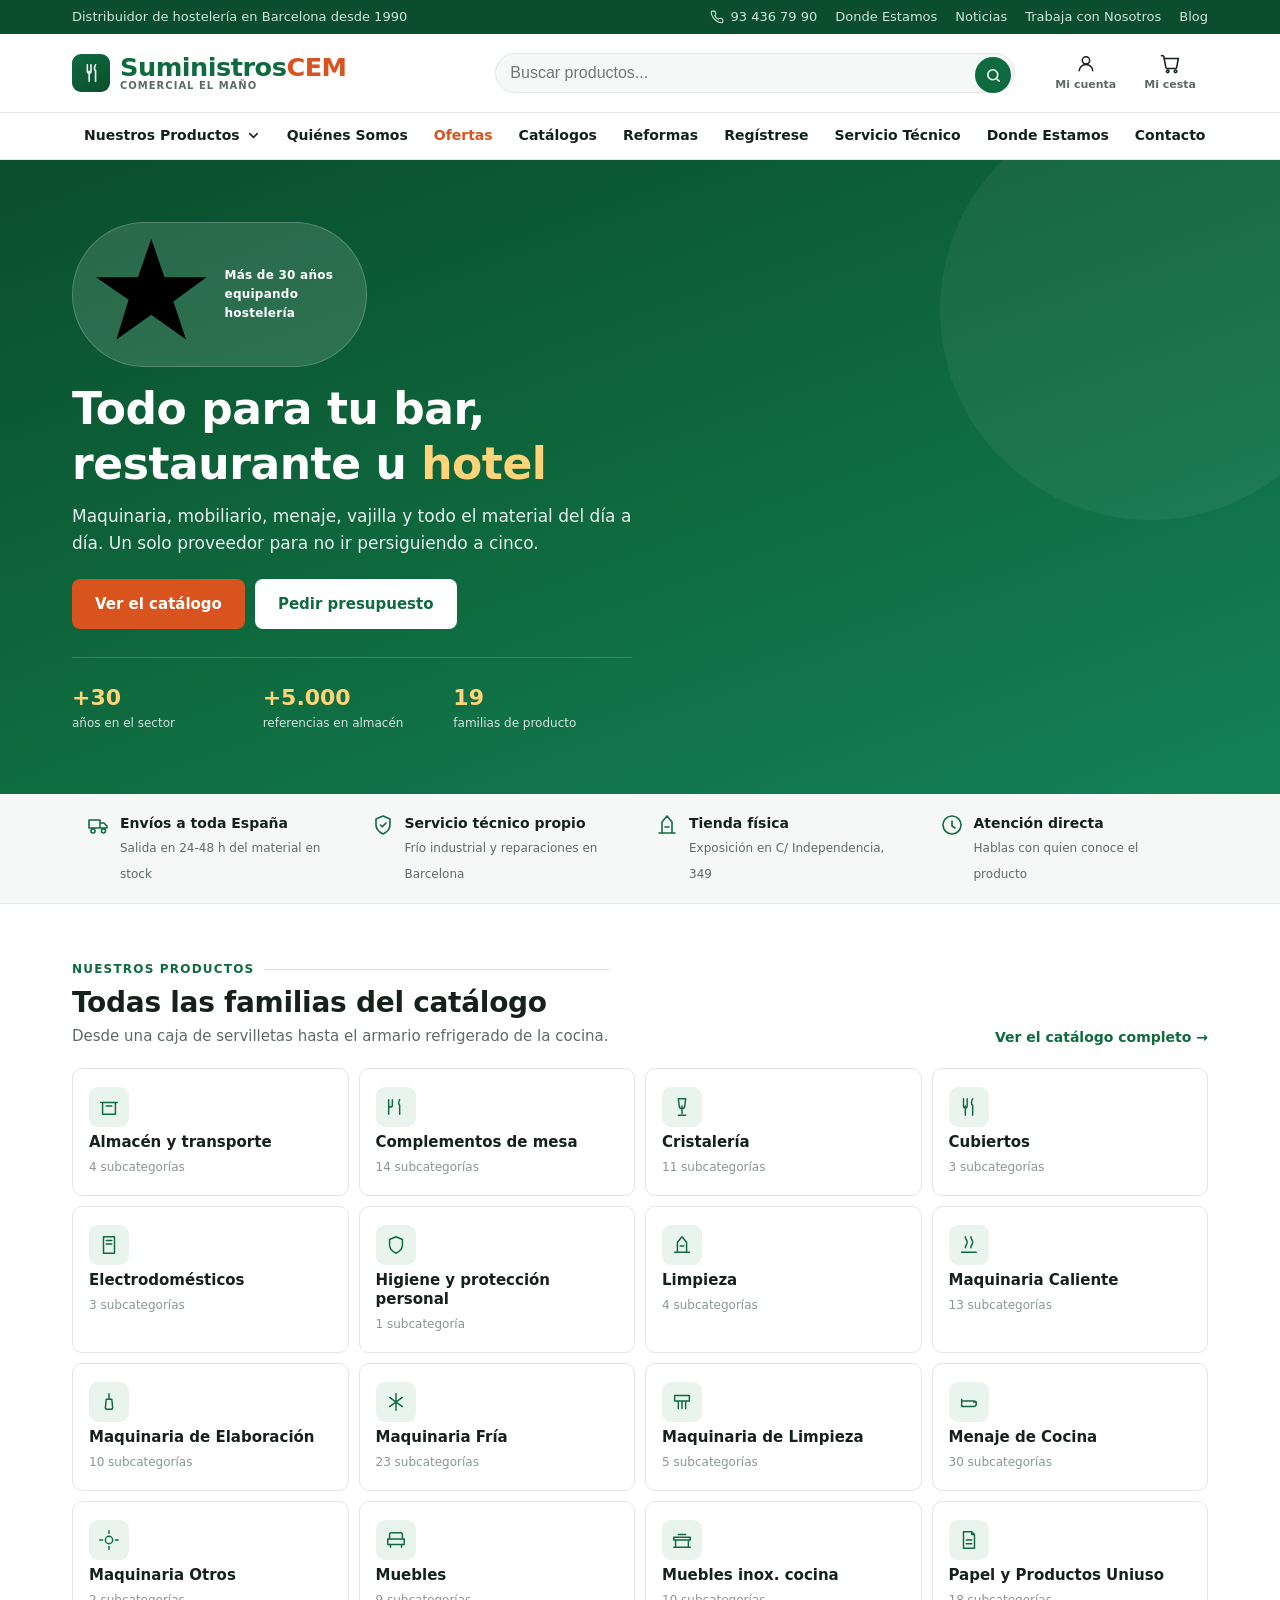
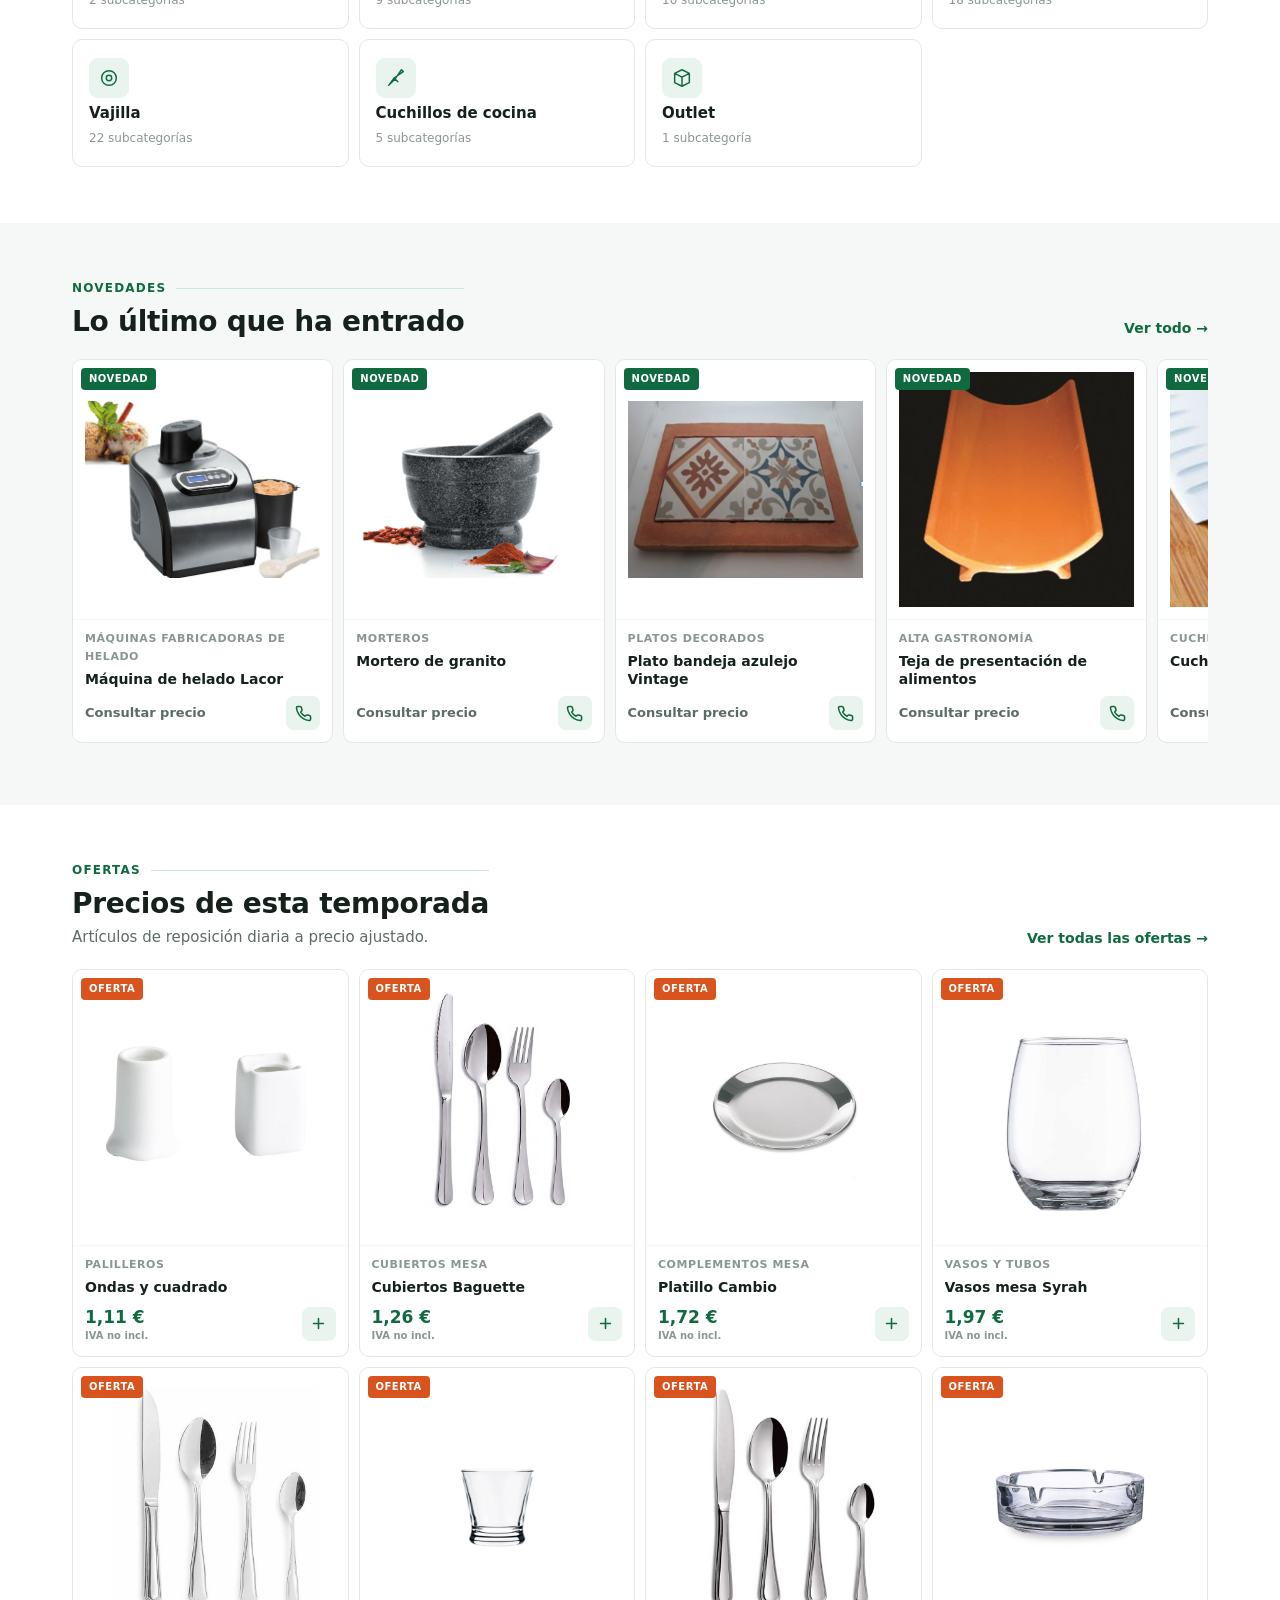
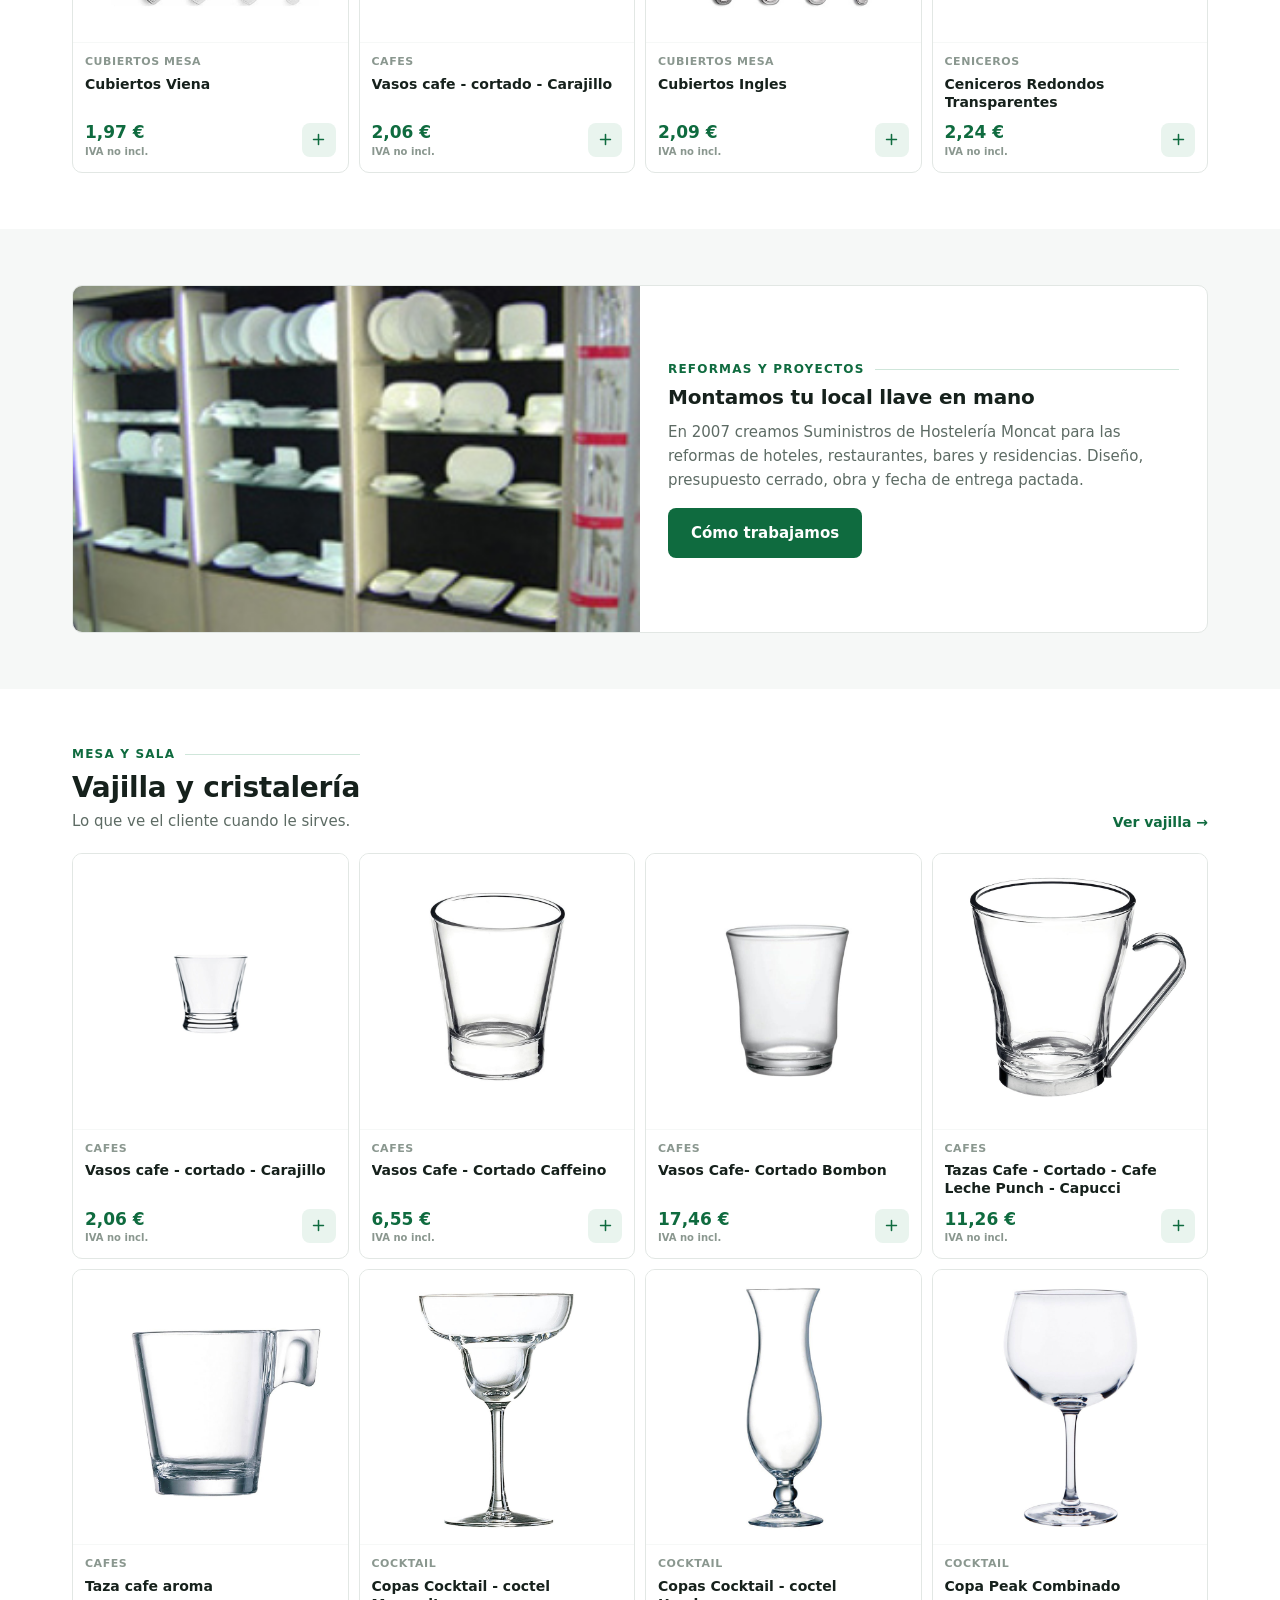
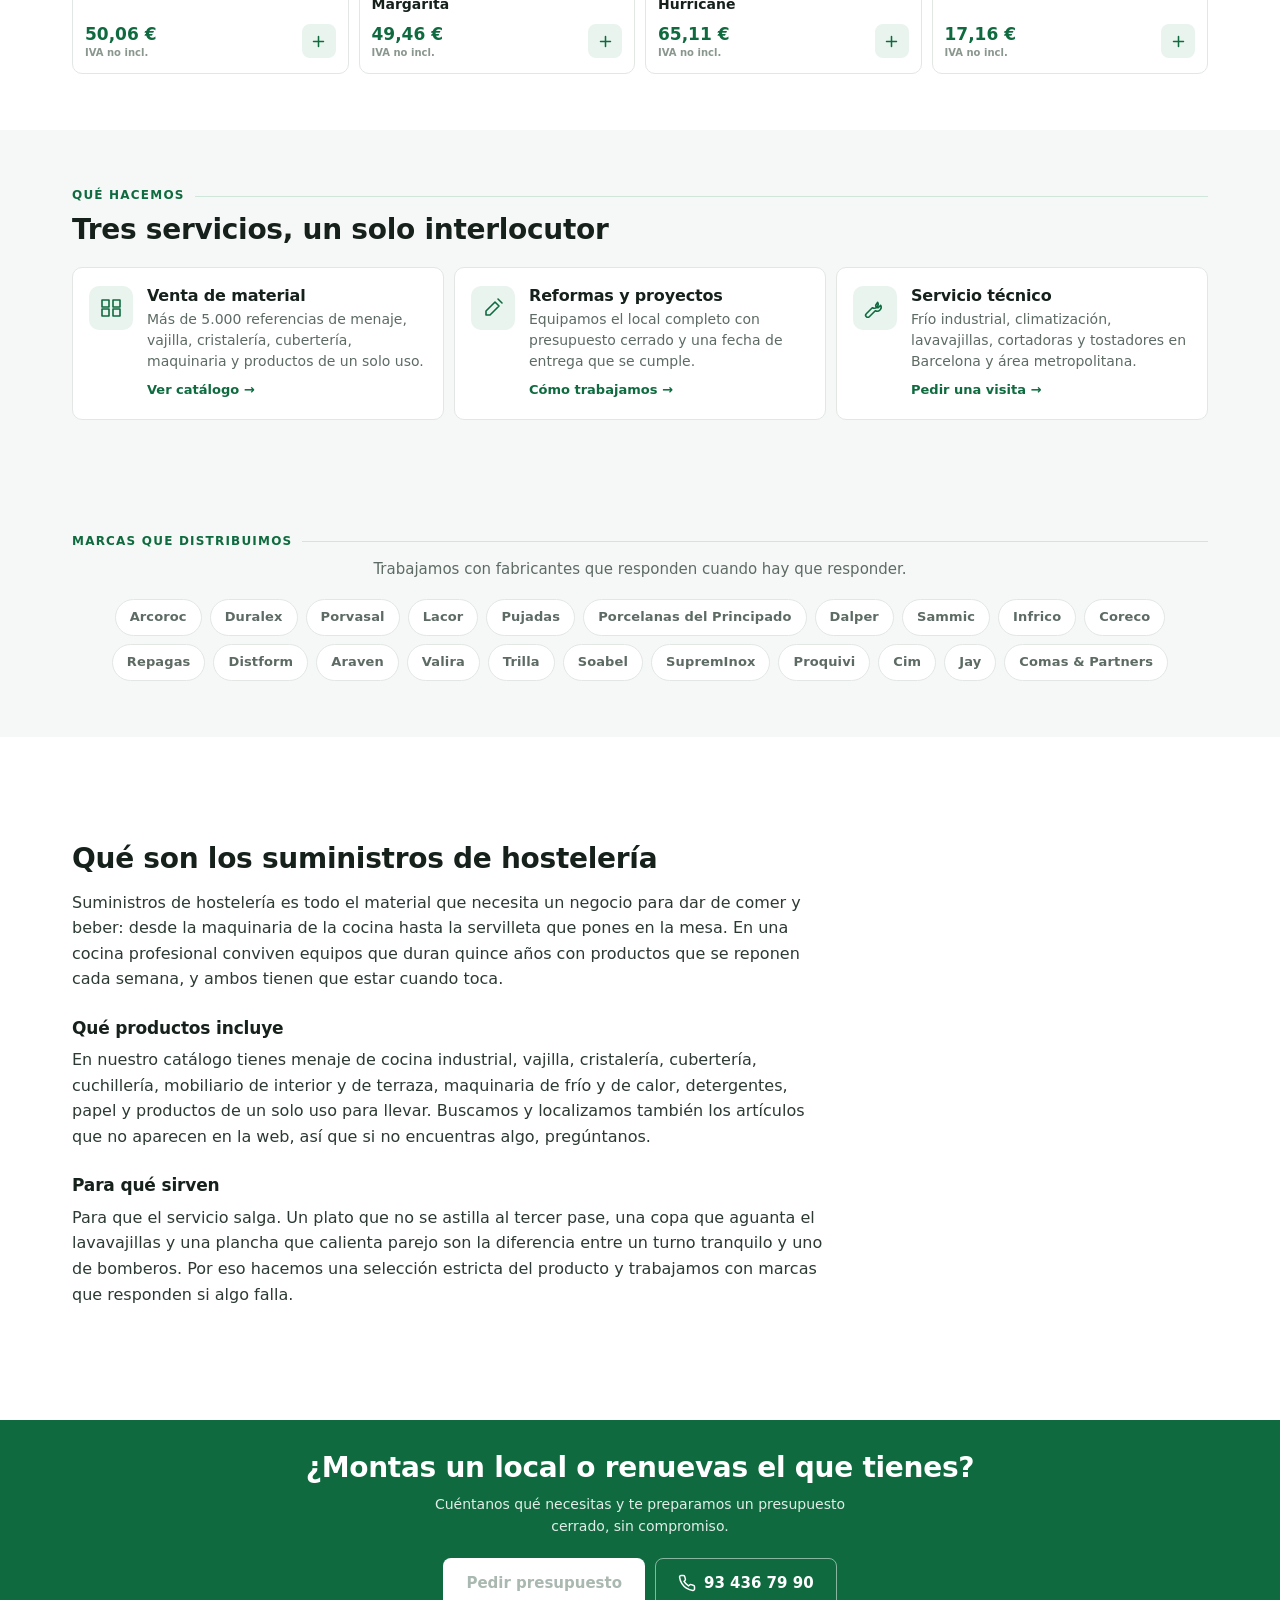
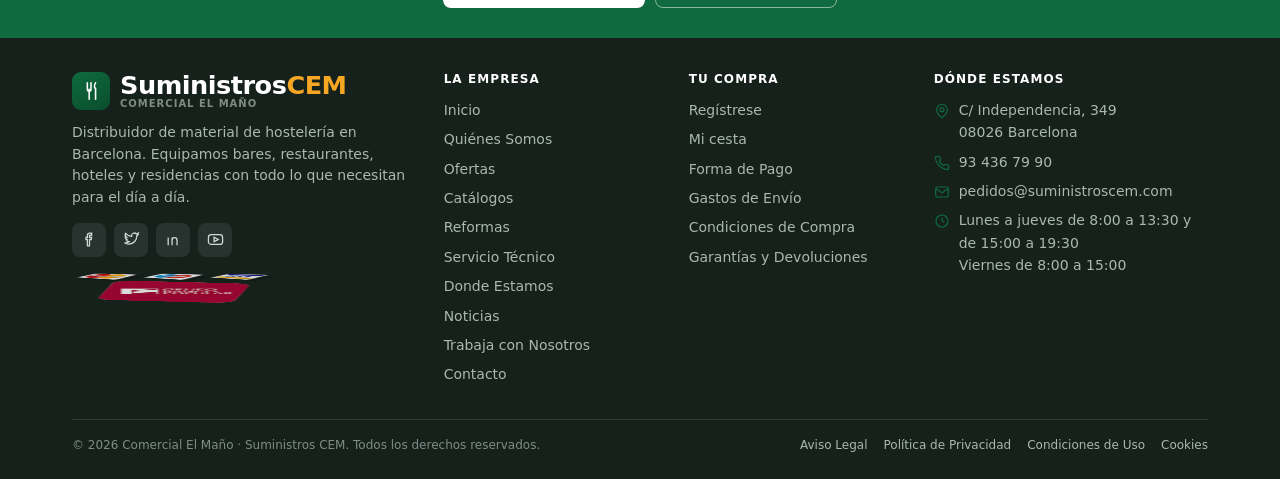
==== index.html @ 18e22617 "Propuesta de tienda online para Suministros CEM" ====
<!DOCTYPE html>
<html lang="es">
<head>
<meta charset="utf-8">
<meta name="viewport" content="width=device-width, initial-scale=1, viewport-fit=cover">
<title>Suministros CEM · Comercial El Maño | Suministros de hostelería en Barcelona</title>
<meta name="description" content="Distribuidor de suministros de hostelería en Barcelona desde hace más de 30 años. Maquinaria, mobiliario, menaje, vajilla, cristalería y productos de un solo uso para bares, restaurantes y hoteles.">
<meta name="theme-color" content="#0f6b3f">
<meta name="robots" content="noindex, nofollow">
<meta property="og:type" content="website">
<meta property="og:title" content="Suministros CEM · Comercial El Maño">
<meta property="og:description" content="Todo para tu bar, restaurante u hotel. Más de 30 años equipando la hostelería desde Barcelona.">
<meta property="og:image" content="https://ggeelcano.github.io/suministroscem/img/images_local_inicio.jpg">
<meta property="og:locale" content="es_ES">
<link rel="icon" href="data:image/svg+xml,%3Csvg xmlns='http://www.w3.org/2000/svg' viewBox='0 0 32 32'%3E%3Crect width='32' height='32' rx='7' fill='%230f6b3f'/%3E%3Cpath d='M11 7v8a2.5 2.5 0 0 0 5 0V7M13.5 15v10M21 7c-1.6 3-1.6 6 0 7v11' stroke='%23fff' stroke-width='2' fill='none' stroke-linecap='round'/%3E%3C/svg%3E">
<link rel="stylesheet" href="styles.css">
<script type="application/ld+json">
{
  "@context": "https://schema.org",
  "@type": "Store",
  "name": "Suministros CEM · Comercial El Maño",
  "description": "Distribuidor de suministros de hostelería en Barcelona.",
  "telephone": "+34934367990",
  "email": "pedidos@suministroscem.com",
  "address": {
    "@type": "PostalAddress",
    "streetAddress": "Calle Independencia, 349",
    "postalCode": "08026",
    "addressLocality": "Barcelona",
    "addressCountry": "ES"
  },
  "openingHoursSpecification": [
    { "@type": "OpeningHoursSpecification", "dayOfWeek": ["Monday","Tuesday","Wednesday","Thursday"], "opens": "08:00", "closes": "13:30" },
    { "@type": "OpeningHoursSpecification", "dayOfWeek": ["Monday","Tuesday","Wednesday","Thursday"], "opens": "15:00", "closes": "19:30" },
    { "@type": "OpeningHoursSpecification", "dayOfWeek": "Friday", "opens": "08:00", "closes": "15:00" }
  ]
}
</script>
</head>
<body>

<a href="#contenido" class="oculto-visual">Saltar al contenido</a>

<div class="avisobar" id="avisobar" hidden>
  <span id="avisobar-txt"></span>
</div>

<header class="cabecera" id="cabecera">

  <div class="barra-utilidad">
    <div class="contenedor">
      <div class="util-izq">
        <span>Distribuidor de hostelería en Barcelona desde 1990</span>
      </div>
      <div class="util-der">
        <a href="tel:+34934367990">
          <svg viewBox="0 0 24 24" width="14" height="14" fill="none" stroke="currentColor" stroke-width="1.9"><path d="M22 16.9v3a2 2 0 0 1-2.2 2 19.8 19.8 0 0 1-8.6-3.1 19.5 19.5 0 0 1-6-6A19.8 19.8 0 0 1 2.1 4.2 2 2 0 0 1 4.1 2h3a2 2 0 0 1 2 1.7c.1 1 .4 1.9.7 2.8a2 2 0 0 1-.5 2.1L8.1 9.9a16 16 0 0 0 6 6l1.3-1.2a2 2 0 0 1 2.1-.5c.9.3 1.8.6 2.8.7a2 2 0 0 1 1.7 2z"/></svg>
          93 436 79 90
        </a>
        <a href="#/donde-estamos">Donde Estamos</a>
        <a href="#/noticias">Noticias</a>
        <a href="#/trabaja-con-nosotros">Trabaja con Nosotros</a>
        <a href="#/blog">Blog</a>
      </div>
    </div>
  </div>

  <div class="cabecera-main">
    <div class="contenedor">

      <button class="btn-icono btn-menu" id="btn-menu" aria-label="Abrir el menú" aria-expanded="false">
        <svg viewBox="0 0 24 24"><path d="M3 6h18M3 12h18M3 18h18" stroke-linecap="round"/></svg>
      </button>

      <a href="#/" class="logo" aria-label="Suministros CEM, ir al inicio">
        <span class="logo-icono" aria-hidden="true">
          <svg viewBox="0 0 24 24"><path d="M8 3v7a2 2 0 0 0 4 0V3M10 10v11M17 3c-1.4 2.6-1.4 5.4 0 6.5V21" stroke-linecap="round"/></svg>
        </span>
        <span class="logo-marca">
          <span class="logo-cem">Suministros<b>CEM</b></span>
          <span class="logo-sub">Comercial El Maño</span>
        </span>
      </a>

      <div class="buscador">
        <form id="form-buscar" role="search" autocomplete="off">
          <label class="oculto-visual" for="q">Buscar productos</label>
          <input type="search" id="q" name="q" placeholder="Buscar productos..." aria-label="Buscar productos">
          <button type="submit" aria-label="Buscar">
            <svg viewBox="0 0 24 24"><circle cx="11" cy="11" r="7"/><path d="M20 20l-3.5-3.5" stroke-linecap="round"/></svg>
          </button>
        </form>
        <div class="sugerencias" id="sugerencias" role="listbox" aria-label="Sugerencias de búsqueda"></div>
      </div>

      <div class="acciones">
        <a href="#/registrese" class="btn-icono" aria-label="Área de cliente">
          <svg viewBox="0 0 24 24"><circle cx="12" cy="8" r="4"/><path d="M4.5 20a7.5 7.5 0 0 1 15 0"/></svg>
          <span class="etiqueta">Mi cuenta</span>
        </a>
        <a href="#/carrito" class="btn-icono" aria-label="Ver la cesta">
          <svg viewBox="0 0 24 24"><path d="M6 6h15l-1.6 9.3a2 2 0 0 1-2 1.7H9.4a2 2 0 0 1-2-1.6L5.2 3.6A1 1 0 0 0 4.2 3H2"/><circle cx="9.5" cy="20" r="1.4"/><circle cx="18" cy="20" r="1.4"/></svg>
          <span class="etiqueta">Mi cesta</span>
          <span class="contador" id="contador-cesta" data-n="0"></span>
        </a>
      </div>

    </div>
  </div>

  <nav class="nav-principal" aria-label="Navegación principal">
    <div class="contenedor">
      <ul>
        <li class="nav-productos" id="nav-productos">
          <button type="button" aria-expanded="false" aria-controls="megamenu">
            Nuestros Productos
            <svg viewBox="0 0 24 24"><path d="M6 9l6 6 6-6" stroke-linecap="round"/></svg>
          </button>
          <div class="megamenu" id="megamenu"></div>
        </li>
        <li><a href="#/quienes-somos">Quiénes Somos</a></li>
        <li><a href="#/ofertas" class="nav-destacado">Ofertas</a></li>
        <li><a href="#/catalogos">Catálogos</a></li>
        <li><a href="#/reformas">Reformas</a></li>
        <li><a href="#/registrese">Regístrese</a></li>
        <li><a href="#/servicio-tecnico">Servicio Técnico</a></li>
        <li><a href="#/donde-estamos">Donde Estamos</a></li>
        <li><a href="#/contacto">Contacto</a></li>
      </ul>
    </div>
  </nav>

</header>

<div class="velo" id="velo"></div>

<aside class="panel-movil" id="panel-movil" aria-label="Menú" aria-hidden="true">
  <div class="panel-cab">
    <span class="logo-marca">
      <span class="logo-cem">Suministros<b>CEM</b></span>
      <span class="logo-sub">Comercial El Maño</span>
    </span>
    <button class="btn-icono" id="btn-cerrar-menu" aria-label="Cerrar el menú">
      <svg viewBox="0 0 24 24"><path d="M18 6L6 18M6 6l12 12" stroke-linecap="round"/></svg>
    </button>
  </div>
  <div class="panel-cuerpo" id="panel-cuerpo"></div>
  <div class="panel-pie">
    <a href="tel:+34934367990">93 436 79 90</a>
    <a href="mailto:pedidos@suministroscem.com">pedidos@suministroscem.com</a>
    C/ Independencia, 349 · 08026 Barcelona
  </div>
</aside>

<main id="contenido"></main>

<footer class="pie">

  <div class="pie-cta">
    <div class="contenedor">
      <h2>¿Montas un local o renuevas el que tienes?</h2>
      <p>Cuéntanos qué necesitas y te preparamos un presupuesto cerrado, sin compromiso.</p>
      <div class="portada-botones">
        <a href="#/contacto" class="btn btn-blanco">Pedir presupuesto</a>
        <a href="tel:+34934367990" class="btn btn-linea" style="background:transparent;border-color:rgba(255,255,255,.5);color:#fff">
          <svg viewBox="0 0 24 24"><path d="M22 16.9v3a2 2 0 0 1-2.2 2 19.8 19.8 0 0 1-8.6-3.1 19.5 19.5 0 0 1-6-6A19.8 19.8 0 0 1 2.1 4.2 2 2 0 0 1 4.1 2h3a2 2 0 0 1 2 1.7c.1 1 .4 1.9.7 2.8a2 2 0 0 1-.5 2.1L8.1 9.9a16 16 0 0 0 6 6l1.3-1.2a2 2 0 0 1 2.1-.5c.9.3 1.8.6 2.8.7a2 2 0 0 1 1.7 2z"/></svg>
          93 436 79 90
        </a>
      </div>
    </div>
  </div>

  <div class="contenedor">
    <div class="pie-grid">

      <div>
        <div class="pie-marca">
          <span class="logo-icono" aria-hidden="true">
            <svg viewBox="0 0 24 24"><path d="M8 3v7a2 2 0 0 0 4 0V3M10 10v11M17 3c-1.4 2.6-1.4 5.4 0 6.5V21" stroke-linecap="round"/></svg>
          </span>
          <span class="logo-marca">
            <span class="logo-cem">Suministros<b>CEM</b></span>
            <span class="logo-sub">Comercial El Maño</span>
          </span>
        </div>
        <p class="pie-desc">Distribuidor de material de hostelería en Barcelona. Equipamos bares, restaurantes, hoteles y residencias con todo lo que necesitan para el día a día.</p>
        <div class="pie-social">
          <a href="#/" aria-label="Facebook"><svg viewBox="0 0 24 24"><path d="M15 3h-2.5A3.5 3.5 0 0 0 9 6.5V9H7v3h2v9h3v-9h2.5l.5-3H12V6.5c0-.3.2-.5.5-.5H15z"/></svg></a>
          <a href="#/" aria-label="Twitter"><svg viewBox="0 0 24 24"><path d="M22 4.5a8 8 0 0 1-2.4.7 4 4 0 0 0 1.8-2.2 8 8 0 0 1-2.6 1A4 4 0 0 0 12 6.7c0 .3 0 .6.1.9A11.4 11.4 0 0 1 3.8 3.4a4 4 0 0 0 1.2 5.3 4 4 0 0 1-1.8-.5 4 4 0 0 0 3.2 4 4 4 0 0 1-1.8.1 4 4 0 0 0 3.7 2.8A8 8 0 0 1 2 16.7a11.3 11.3 0 0 0 6.1 1.8c7.4 0 11.4-6.1 11.4-11.4v-.5A8 8 0 0 0 22 4.5z"/></svg></a>
          <a href="#/" aria-label="LinkedIn"><svg viewBox="0 0 24 24"><path d="M4.5 9v11M4.5 5.5v.01M10 20V9m0 4c0-2 1.5-3.5 3.5-3.5S17 11 17 13.5V20"/></svg></a>
          <a href="#/" aria-label="YouTube"><svg viewBox="0 0 24 24"><rect x="2" y="5" width="20" height="14" rx="4"/><path d="M10 9l6 3-6 3z"/></svg></a>
        </div>
        <div class="pie-pago">
          <img src="img/imagenes_home-tarjetas-pago.png" alt="Formas de pago admitidas" loading="lazy" width="210" height="30">
        </div>
      </div>

      <div>
        <h4>La empresa</h4>
        <ul>
          <li><a href="#/">Inicio</a></li>
          <li><a href="#/quienes-somos">Quiénes Somos</a></li>
          <li><a href="#/ofertas">Ofertas</a></li>
          <li><a href="#/catalogos">Catálogos</a></li>
          <li><a href="#/reformas">Reformas</a></li>
          <li><a href="#/servicio-tecnico">Servicio Técnico</a></li>
          <li><a href="#/donde-estamos">Donde Estamos</a></li>
          <li><a href="#/noticias">Noticias</a></li>
          <li><a href="#/trabaja-con-nosotros">Trabaja con Nosotros</a></li>
          <li><a href="#/contacto">Contacto</a></li>
        </ul>
      </div>

      <div>
        <h4>Tu compra</h4>
        <ul>
          <li><a href="#/registrese">Regístrese</a></li>
          <li><a href="#/carrito">Mi cesta</a></li>
          <li><a href="#/forma-de-pago">Forma de Pago</a></li>
          <li><a href="#/gastos-de-envio">Gastos de Envío</a></li>
          <li><a href="#/condiciones-de-compra">Condiciones de Compra</a></li>
          <li><a href="#/garantias-y-devoluciones">Garantías y Devoluciones</a></li>
        </ul>
      </div>

      <div>
        <h4>Dónde estamos</h4>
        <ul class="pie-contacto">
          <li>
            <svg viewBox="0 0 24 24"><path d="M20 10c0 6-8 12-8 12s-8-6-8-12a8 8 0 0 1 16 0z"/><circle cx="12" cy="10" r="3"/></svg>
            <span>C/ Independencia, 349<br>08026 Barcelona</span>
          </li>
          <li>
            <svg viewBox="0 0 24 24"><path d="M22 16.9v3a2 2 0 0 1-2.2 2 19.8 19.8 0 0 1-8.6-3.1 19.5 19.5 0 0 1-6-6A19.8 19.8 0 0 1 2.1 4.2 2 2 0 0 1 4.1 2h3a2 2 0 0 1 2 1.7c.1 1 .4 1.9.7 2.8a2 2 0 0 1-.5 2.1L8.1 9.9a16 16 0 0 0 6 6l1.3-1.2a2 2 0 0 1 2.1-.5c.9.3 1.8.6 2.8.7a2 2 0 0 1 1.7 2z"/></svg>
            <a href="tel:+34934367990">93 436 79 90</a>
          </li>
          <li>
            <svg viewBox="0 0 24 24"><rect x="2.5" y="4.5" width="19" height="15" rx="2.5"/><path d="M3 7l9 6 9-6"/></svg>
            <a href="mailto:pedidos@suministroscem.com">pedidos@suministroscem.com</a>
          </li>
          <li>
            <svg viewBox="0 0 24 24"><circle cx="12" cy="12" r="9"/><path d="M12 7v5l3.5 2"/></svg>
            <span>Lunes a jueves de 8:00 a 13:30 y de 15:00 a 19:30<br>Viernes de 8:00 a 15:00</span>
          </li>
        </ul>
      </div>

    </div>

    <div class="pie-legal">
      <span>© <span id="anio">2026</span> Comercial El Maño · Suministros CEM. Todos los derechos reservados.</span>
      <ul>
        <li><a href="#/aviso-legal">Aviso Legal</a></li>
        <li><a href="#/politica-de-privacidad">Política de Privacidad</a></li>
        <li><a href="#/condiciones-de-uso">Condiciones de Uso</a></li>
        <li><a href="#/cookies">Cookies</a></li>
      </ul>
    </div>
  </div>
</footer>

<nav class="barra-movil" aria-label="Accesos rápidos">
  <a href="#/" data-ruta="/"><svg viewBox="0 0 24 24"><path d="M3 11l9-8 9 8"/><path d="M5.5 9.5V20h13V9.5"/></svg>Inicio</a>
  <a href="#/catalogo" data-ruta="/catalogo"><svg viewBox="0 0 24 24"><path d="M3 4h7v7H3zM14 4h7v7h-7zM3 13h7v7H3zM14 13h7v7h-7z"/></svg>Catálogo</a>
  <a href="#/contacto" data-ruta="/contacto"><svg viewBox="0 0 24 24"><path d="M22 16.9v3a2 2 0 0 1-2.2 2 19.8 19.8 0 0 1-8.6-3.1 19.5 19.5 0 0 1-6-6A19.8 19.8 0 0 1 2.1 4.2 2 2 0 0 1 4.1 2h3a2 2 0 0 1 2 1.7c.1 1 .4 1.9.7 2.8a2 2 0 0 1-.5 2.1L8.1 9.9a16 16 0 0 0 6 6l1.3-1.2a2 2 0 0 1 2.1-.5c.9.3 1.8.6 2.8.7a2 2 0 0 1 1.7 2z"/></svg>Contacto</a>
  <a href="#/carrito" data-ruta="/carrito"><svg viewBox="0 0 24 24"><path d="M6 6h15l-1.6 9.3a2 2 0 0 1-2 1.7H9.4a2 2 0 0 1-2-1.6L5.2 3.6A1 1 0 0 0 4.2 3H2"/><circle cx="9.5" cy="20" r="1.4"/><circle cx="18" cy="20" r="1.4"/></svg>Cesta<span class="contador" id="contador-cesta-movil" data-n="0"></span></a>
</nav>

<div class="tostada" id="tostada" role="status" aria-live="polite">
  <svg viewBox="0 0 24 24"><path d="M4 12.5l5 5L20 6.5" stroke-linecap="round" stroke-linejoin="round"/></svg>
  <span id="tostada-txt"></span>
</div>

<script src="data.js"></script>
<script src="app.js"></script>
</body>
</html>
---- styles.css ----
/* ==========================================================================
   Suministros CEM · Comercial El Maño
   Hoja de estilo principal
   ========================================================================== */

:root {
  --verde: #0f6b3f;
  --verde-osc: #0a4e2d;
  --verde-claro: #e9f4ee;
  --verde-borde: #cfe6da;
  --naranja: #d9531e;
  --naranja-osc: #b8410f;
  --tinta: #16211c;
  --gris: #5d6b64;
  --gris-claro: #8a978f;
  --linea: #e2e7e4;
  --fondo: #ffffff;
  --fondo-alt: #f6f8f7;
  --amarillo: #f5a623;
  --radio: 10px;
  --sombra: 0 1px 3px rgba(22, 33, 28, .08), 0 6px 20px rgba(22, 33, 28, .06);
  --sombra-alta: 0 4px 12px rgba(22, 33, 28, .1), 0 16px 40px rgba(22, 33, 28, .1);
  --cab: 116px;
}

* { box-sizing: border-box; }

html { -webkit-text-size-adjust: 100%; scroll-behavior: smooth; }

body {
  margin: 0;
  font-family: system-ui, -apple-system, "Segoe UI", Roboto, "Helvetica Neue", Arial, sans-serif;
  font-size: 16px;
  line-height: 1.6;
  color: var(--tinta);
  background: var(--fondo);
  overflow-x: hidden;
}

img { max-width: 100%; display: block; }
a { color: var(--verde); text-decoration: none; }
a:hover { text-decoration: underline; }
button { font: inherit; cursor: pointer; }

h1, h2, h3, h4 { line-height: 1.25; margin: 0 0 .5em; font-weight: 700; letter-spacing: -.01em; }
h1 { font-size: clamp(1.5rem, 4.5vw, 2.25rem); }
h2 { font-size: clamp(1.25rem, 3.5vw, 1.75rem); }
h3 { font-size: 1.0625rem; }

.contenedor { width: 100%; max-width: 1200px; margin: 0 auto; padding: 0 16px; }

.oculto-visual {
  position: absolute; width: 1px; height: 1px; overflow: hidden;
  clip: rect(0 0 0 0); white-space: nowrap;
}

/* ---------- Aviso superior ---------- */
.avisobar {
  background: var(--amarillo);
  color: #3d2a00;
  font-size: .8125rem;
  font-weight: 600;
  text-align: center;
  padding: 7px 16px;
}
.avisobar span { display: inline-block; }

/* ---------- Cabecera ---------- */
.cabecera {
  position: sticky; top: 0; z-index: 60;
  background: #fff;
  border-bottom: 1px solid var(--linea);
}
.cabecera.compacta { box-shadow: 0 2px 12px rgba(22, 33, 28, .09); }

.barra-utilidad {
  display: none;
  background: var(--verde-osc);
  color: #cfe6da;
  font-size: .8125rem;
}
.barra-utilidad .contenedor {
  display: flex; align-items: center; justify-content: space-between; gap: 20px;
  min-height: 34px;
}
.barra-utilidad a { color: #cfe6da; }
.barra-utilidad a:hover { color: #fff; }
.util-izq, .util-der { display: flex; align-items: center; gap: 18px; }
.util-der a { display: inline-flex; align-items: center; gap: 6px; }

.cabecera-main .contenedor {
  display: flex; align-items: center; gap: 12px;
  min-height: 64px;
}

.logo { display: flex; align-items: center; gap: 10px; flex-shrink: 0; }
.logo:hover { text-decoration: none; }
.logo-marca { display: flex; flex-direction: column; line-height: 1.05; }
.logo-cem {
  font-size: 1.35rem; font-weight: 800; color: var(--verde);
  letter-spacing: -.02em;
}
.logo-cem b { color: var(--naranja); font-weight: 800; }
.logo-sub {
  font-size: .625rem; text-transform: uppercase; letter-spacing: .1em;
  color: var(--gris); font-weight: 600;
}
.logo-icono {
  width: 38px; height: 38px; border-radius: 9px;
  background: linear-gradient(150deg, var(--verde) 0%, var(--verde-osc) 100%);
  display: grid; place-items: center; flex-shrink: 0;
}
.logo-icono svg { width: 22px; height: 22px; stroke: #fff; fill: none; stroke-width: 1.7; }

/* Buscador */
.buscador { flex: 1; position: relative; max-width: 520px; margin-left: auto; }
.buscador form { display: flex; }
.buscador input {
  width: 100%; font-size: 1rem; padding: 10px 44px 10px 14px;
  border: 1.5px solid var(--linea); border-radius: 999px;
  background: var(--fondo-alt); color: var(--tinta);
  transition: border-color .15s, background .15s;
}
.buscador input:focus {
  outline: none; border-color: var(--verde); background: #fff;
  box-shadow: 0 0 0 3px rgba(15, 107, 63, .12);
}
.buscador button {
  position: absolute; right: 4px; top: 4px;
  width: 36px; height: 36px; border: 0; border-radius: 50%;
  background: var(--verde); display: grid; place-items: center;
}
.buscador button svg { width: 17px; height: 17px; stroke: #fff; fill: none; stroke-width: 2.2; }

.sugerencias {
  position: absolute; top: calc(100% + 8px); left: 0; right: 0; z-index: 70;
  background: #fff; border: 1px solid var(--linea); border-radius: var(--radio);
  box-shadow: var(--sombra-alta); max-height: 60vh; overflow-y: auto; display: none;
}
.sugerencias.abierto { display: block; }
.sug-item {
  display: flex; align-items: center; gap: 12px; padding: 9px 12px;
  border-bottom: 1px solid var(--fondo-alt); color: var(--tinta);
}
.sug-item:last-child { border-bottom: 0; }
.sug-item:hover, .sug-item:focus { background: var(--verde-claro); text-decoration: none; }
.sug-item img { width: 40px; height: 40px; object-fit: contain; flex-shrink: 0; }
.sug-txt { min-width: 0; flex: 1; }
.sug-nom {
  font-size: .875rem; font-weight: 600;
  white-space: nowrap; overflow: hidden; text-overflow: ellipsis;
}
.sug-cat { font-size: .75rem; color: var(--gris-claro); }
.sug-pre { font-size: .875rem; font-weight: 700; color: var(--verde); flex-shrink: 0; }
.sug-todos {
  display: block; text-align: center; padding: 10px; font-size: .875rem;
  font-weight: 600; background: var(--fondo-alt);
}

/* Acciones cabecera */
.acciones { display: flex; align-items: center; gap: 4px; flex-shrink: 0; }
.btn-icono {
  width: 42px; height: 42px; border: 0; background: none; border-radius: 9px;
  display: grid; place-items: center; position: relative; color: var(--tinta);
}
.btn-icono:hover { background: var(--fondo-alt); text-decoration: none; }
.btn-icono svg { width: 22px; height: 22px; stroke: currentColor; fill: none; stroke-width: 1.7; }
.btn-icono .etiqueta { display: none; }
.contador {
  position: absolute; top: 3px; right: 3px; min-width: 18px; height: 18px;
  padding: 0 5px; border-radius: 9px; background: var(--naranja); color: #fff;
  font-size: .6875rem; font-weight: 700; display: grid; place-items: center;
  line-height: 1;
}
.contador:empty, .contador[data-n="0"] { display: none; }

/* Navegación de escritorio */
.nav-principal { display: none; border-top: 1px solid var(--linea); background: #fff; }
.nav-principal ul {
  list-style: none; margin: 0; padding: 0;
  display: flex; align-items: stretch; gap: 2px;
}
.nav-principal > .contenedor > ul > li > a,
.nav-principal > .contenedor > ul > li > button {
  display: flex; align-items: center; gap: 6px;
  padding: 11px 12px; font-size: .875rem; font-weight: 600;
  color: var(--tinta); background: none; border: 0; white-space: nowrap;
  border-bottom: 2.5px solid transparent;
}
.nav-principal a:hover, .nav-principal button:hover { text-decoration: none; color: var(--verde); }
.nav-principal a.activo { color: var(--verde); border-bottom-color: var(--verde); }
.nav-destacado { color: var(--naranja) !important; }

.nav-productos { position: relative; }
.nav-productos > button svg { width: 15px; height: 15px; stroke: currentColor; fill: none; stroke-width: 2.4; transition: transform .18s; }
.nav-productos.abierto > button svg { transform: rotate(180deg); }
.nav-productos.abierto > button { color: var(--verde); }

.megamenu {
  position: absolute; top: 100%; left: 0; z-index: 65;
  width: min(940px, calc(100vw - 32px));
  background: #fff; border: 1px solid var(--linea); border-top: 0;
  border-radius: 0 0 var(--radio) var(--radio); box-shadow: var(--sombra-alta);
  padding: 20px; display: none;
  grid-template-columns: repeat(3, 1fr); gap: 4px 24px;
}
.nav-productos.abierto .megamenu { display: grid; }
.mega-fam { padding: 6px 8px; border-radius: 7px; }
.mega-fam:hover { background: var(--verde-claro); text-decoration: none; }
.mega-fam-nom {
  display: flex; align-items: center; gap: 8px;
  font-size: .875rem; font-weight: 700; color: var(--tinta);
}
.mega-fam-nom svg { width: 17px; height: 17px; stroke: var(--verde); fill: none; stroke-width: 1.6; flex-shrink: 0; }
.mega-fam-subs {
  font-size: .75rem; color: var(--gris-claro); margin-left: 25px;
  white-space: nowrap; overflow: hidden; text-overflow: ellipsis;
}

/* ---------- Menú móvil ---------- */
.velo {
  position: fixed; inset: 0; z-index: 90; background: rgba(22, 33, 28, .5);
  opacity: 0; pointer-events: none; transition: opacity .22s;
}
.velo.abierto { opacity: 1; pointer-events: auto; }

.panel-movil {
  position: fixed; top: 0; left: 0; bottom: 0; z-index: 95;
  width: min(340px, 88vw); background: #fff;
  transform: translateX(-100%); transition: transform .26s cubic-bezier(.4, 0, .2, 1);
  display: flex; flex-direction: column;
}
.panel-movil.abierto { transform: translateX(0); }
.panel-cab {
  display: flex; align-items: center; justify-content: space-between;
  padding: 12px 14px; border-bottom: 1px solid var(--linea); flex-shrink: 0;
}
.panel-cuerpo { overflow-y: auto; flex: 1; -webkit-overflow-scrolling: touch; }
.panel-seccion {
  font-size: .6875rem; text-transform: uppercase; letter-spacing: .09em;
  font-weight: 700; color: var(--gris-claro);
  padding: 16px 16px 6px;
}
.panel-enlace {
  display: flex; align-items: center; justify-content: space-between; gap: 10px;
  padding: 12px 16px; font-size: .9375rem; font-weight: 600; color: var(--tinta);
  border-bottom: 1px solid var(--fondo-alt); width: 100%;
  background: none; border-left: 0; border-right: 0; border-top: 0; text-align: left;
}
.panel-enlace:hover { text-decoration: none; background: var(--fondo-alt); }
.panel-enlace svg { width: 16px; height: 16px; stroke: var(--gris-claro); fill: none; stroke-width: 2.2; flex-shrink: 0; transition: transform .18s; }
.panel-enlace .ico-fam { width: 19px; height: 19px; stroke: var(--verde); stroke-width: 1.6; margin-right: 10px; }
.panel-enlace.abierto svg.chev { transform: rotate(180deg); }
.panel-subs { display: none; background: var(--fondo-alt); padding: 4px 0 8px; }
.panel-subs.abierto { display: block; }
.panel-subs a {
  display: block; padding: 8px 16px 8px 46px; font-size: .875rem; color: var(--gris);
}
.panel-subs a:hover { color: var(--verde); text-decoration: none; }
.panel-pie {
  border-top: 1px solid var(--linea); padding: 14px 16px; flex-shrink: 0;
  font-size: .8125rem; color: var(--gris); background: var(--fondo-alt);
}
.panel-pie a { display: block; font-weight: 600; margin-bottom: 3px; }

/* ---------- Botones ---------- */
.btn {
  display: inline-flex; align-items: center; justify-content: center; gap: 8px;
  padding: 12px 22px; border-radius: 8px; border: 1.5px solid transparent;
  font-size: .9375rem; font-weight: 700; text-align: center;
  transition: background .15s, border-color .15s, color .15s, transform .1s;
}
.btn:hover { text-decoration: none; }
.btn:active { transform: translateY(1px); }
.btn svg { width: 18px; height: 18px; stroke: currentColor; fill: none; stroke-width: 2; flex-shrink: 0; }
.btn-primario { background: var(--naranja); color: #fff; }
.btn-primario:hover { background: var(--naranja-osc); color: #fff; }
.btn-verde { background: var(--verde); color: #fff; }
.btn-verde:hover { background: var(--verde-osc); color: #fff; }
.btn-linea { border-color: var(--linea); color: var(--tinta); background: #fff; }
.btn-linea:hover { border-color: var(--verde); color: var(--verde); }
.btn-blanco { background: #fff; color: var(--verde); }
.btn-blanco:hover { background: var(--verde-claro); color: var(--verde-osc); }
.btn-bloque { width: 100%; }
.btn-peq { padding: 8px 14px; font-size: .8125rem; }

/* ---------- Migas ---------- */
.migas {
  display: flex; flex-wrap: wrap; align-items: center; gap: 6px;
  font-size: .8125rem; color: var(--gris-claro); padding: 14px 0 0;
}
.migas a { color: var(--gris); }
.migas span[aria-current] { color: var(--tinta); font-weight: 600; }
.migas .sep { opacity: .5; }

/* ---------- Portada ---------- */
.portada {
  background: linear-gradient(160deg, var(--verde-osc) 0%, var(--verde) 55%, #14805a 100%);
  color: #fff; position: relative; overflow: hidden;
}
.portada::after {
  content: ''; position: absolute; right: -80px; top: -60px;
  width: 420px; height: 420px; border-radius: 50%;
  background: rgba(255, 255, 255, .05);
}
.portada .contenedor { position: relative; z-index: 2; padding-top: 34px; padding-bottom: 34px; }
.portada-marca {
  display: inline-flex; align-items: center; gap: 7px;
  background: rgba(255, 255, 255, .13); border: 1px solid rgba(255, 255, 255, .2);
  padding: 5px 12px; border-radius: 999px;
  font-size: .75rem; font-weight: 600; letter-spacing: .02em; margin-bottom: 14px;
}
.portada h1 { color: #fff; margin-bottom: 12px; max-width: 17ch; }
.portada h1 em { font-style: normal; color: #ffd479; }
.portada p { font-size: 1.0625rem; color: rgba(255, 255, 255, .9); max-width: 52ch; margin: 0 0 22px; }
.portada-botones { display: flex; flex-wrap: wrap; gap: 10px; }
.portada-datos {
  display: grid; grid-template-columns: repeat(3, 1fr); gap: 12px;
  margin-top: 28px; padding-top: 22px; border-top: 1px solid rgba(255, 255, 255, .18);
}
.portada-dato strong { display: block; font-size: 1.375rem; font-weight: 800; color: #ffd479; }
.portada-dato span { font-size: .75rem; color: rgba(255, 255, 255, .82); line-height: 1.35; display: block; }

/* ---------- Ventajas ---------- */
.ventajas { background: var(--fondo-alt); border-bottom: 1px solid var(--linea); }
.ventajas-grid {
  display: grid; grid-template-columns: repeat(2, 1fr); gap: 2px;
  padding: 0;
}
.ventaja {
  display: flex; align-items: flex-start; gap: 10px; padding: 16px 12px;
  background: var(--fondo-alt);
}
.ventaja svg { width: 24px; height: 24px; stroke: var(--verde); fill: none; stroke-width: 1.6; flex-shrink: 0; margin-top: 1px; }
.ventaja strong { display: block; font-size: .875rem; }
.ventaja span { font-size: .75rem; color: var(--gris); line-height: 1.4; }

/* ---------- Secciones ---------- */
.seccion { padding: 36px 0; }
.seccion-alt { background: var(--fondo-alt); }
.seccion-cab {
  display: flex; align-items: flex-end; justify-content: space-between;
  gap: 16px; margin-bottom: 20px; flex-wrap: wrap;
}
.seccion-cab h2 { margin: 0; }
.seccion-cab p { margin: 4px 0 0; color: var(--gris); font-size: .9375rem; }
.seccion-cab a { font-size: .875rem; font-weight: 700; white-space: nowrap; }
.titulo-linea {
  display: flex; align-items: center; gap: 10px;
  font-size: .75rem; text-transform: uppercase; letter-spacing: .1em;
  color: var(--verde); font-weight: 700; margin-bottom: 6px;
}
.titulo-linea::after { content: ''; height: 1px; background: var(--verde-borde); flex: 1; }

/* ---------- Rejilla de familias ---------- */
.familias { display: grid; grid-template-columns: repeat(2, 1fr); gap: 10px; }
.familia {
  display: flex; flex-direction: column; gap: 6px;
  padding: 16px 14px; background: #fff; border: 1px solid var(--linea);
  border-radius: var(--radio); color: var(--tinta);
  transition: border-color .15s, box-shadow .15s, transform .15s;
}
.familia:hover {
  text-decoration: none; border-color: var(--verde); box-shadow: var(--sombra);
  transform: translateY(-2px);
}
.familia-ico {
  width: 40px; height: 40px; border-radius: 9px; background: var(--verde-claro);
  display: grid; place-items: center;
}
.familia-ico svg { width: 22px; height: 22px; stroke: var(--verde); fill: none; stroke-width: 1.6; }
.familia strong { font-size: .9375rem; line-height: 1.25; }
.familia span { font-size: .75rem; color: var(--gris-claro); }

/* ---------- Tarjetas de producto ---------- */
.productos {
  display: grid; grid-template-columns: repeat(2, 1fr); gap: 10px;
}
.producto {
  display: flex; flex-direction: column; background: #fff;
  border: 1px solid var(--linea); border-radius: var(--radio); overflow: hidden;
  color: var(--tinta); position: relative;
  transition: border-color .15s, box-shadow .15s;
}
.producto:hover { text-decoration: none; border-color: var(--verde-borde); box-shadow: var(--sombra); }
.producto-img {
  aspect-ratio: 1; background: #fff; padding: 12px;
  display: grid; place-items: center; overflow: hidden;
}
.producto-img img {
  max-width: 100%; max-height: 100%; width: auto; height: auto;
  object-fit: contain; transition: transform .25s;
}
.producto:hover .producto-img img { transform: scale(1.05); }
.producto-cuerpo {
  padding: 10px 12px 12px; display: flex; flex-direction: column; gap: 4px;
  flex: 1; border-top: 1px solid var(--fondo-alt);
}
.producto-cat {
  font-size: .6875rem; text-transform: uppercase; letter-spacing: .05em;
  color: var(--gris-claro); font-weight: 600;
}
.producto-nom {
  font-size: .875rem; font-weight: 600; line-height: 1.3; flex: 1;
  display: -webkit-box; -webkit-line-clamp: 2; -webkit-box-orient: vertical;
  overflow: hidden;
}
.producto-pie { display: flex; align-items: center; justify-content: space-between; gap: 8px; margin-top: 4px; }
.producto-precio { font-size: 1.0625rem; font-weight: 800; color: var(--verde); }
.producto-precio small { font-size: .625rem; font-weight: 600; color: var(--gris-claro); display: block; margin-top: -3px; }
.producto-consultar { font-size: .8125rem; font-weight: 700; color: var(--gris); }
.btn-add {
  width: 34px; height: 34px; border-radius: 8px; border: 0;
  background: var(--verde-claro); display: grid; place-items: center; flex-shrink: 0;
  transition: background .15s;
}
.btn-add:hover { background: var(--verde); }
.btn-add svg { width: 17px; height: 17px; stroke: var(--verde); fill: none; stroke-width: 2.2; }
.btn-add:hover svg { stroke: #fff; }
.etiqueta-prod {
  position: absolute; top: 8px; left: 8px; z-index: 2;
  background: var(--naranja); color: #fff; font-size: .625rem; font-weight: 800;
  text-transform: uppercase; letter-spacing: .05em; padding: 3px 8px; border-radius: 4px;
}
.etiqueta-prod.nueva { background: var(--verde); }

/* ---------- Carrusel horizontal ---------- */
.carrusel {
  display: grid; grid-auto-flow: column; grid-auto-columns: 62%;
  gap: 10px; overflow-x: auto; scroll-snap-type: x mandatory;
  padding-bottom: 6px; margin: 0 -16px; padding-left: 16px; padding-right: 16px;
  scrollbar-width: thin;
}
.carrusel > * { scroll-snap-align: start; }
.carrusel::-webkit-scrollbar { height: 5px; }
.carrusel::-webkit-scrollbar-thumb { background: var(--verde-borde); border-radius: 3px; }

/* ---------- Banda de marcas ---------- */
.marcas {
  display: flex; flex-wrap: wrap; gap: 8px; justify-content: center;
}
.marca {
  font-size: .8125rem; font-weight: 700; color: var(--gris);
  border: 1px solid var(--linea); background: #fff;
  padding: 7px 14px; border-radius: 999px; letter-spacing: .01em;
}

/* ---------- Bloque destacado ---------- */
.destacado {
  display: grid; gap: 0; background: #fff;
  border: 1px solid var(--linea); border-radius: var(--radio); overflow: hidden;
}
.destacado-img { aspect-ratio: 16/10; overflow: hidden; background: var(--fondo-alt); }
.destacado-img img { width: 100%; height: 100%; object-fit: cover; }
.destacado-txt { padding: 22px 18px; }
.destacado-txt h3 { font-size: 1.25rem; }
.destacado-txt p { color: var(--gris); font-size: .9375rem; margin: 0 0 16px; }

/* ---------- Servicios ---------- */
.servicios { display: grid; gap: 10px; }
.servicio {
  display: flex; gap: 14px; padding: 18px 16px; background: #fff;
  border: 1px solid var(--linea); border-radius: var(--radio); color: var(--tinta);
  transition: border-color .15s, box-shadow .15s;
}
.servicio:hover { text-decoration: none; border-color: var(--verde); box-shadow: var(--sombra); }
.servicio-ico {
  width: 44px; height: 44px; border-radius: 10px; background: var(--verde-claro);
  display: grid; place-items: center; flex-shrink: 0;
}
.servicio-ico svg { width: 24px; height: 24px; stroke: var(--verde); fill: none; stroke-width: 1.6; }
.servicio h3 { margin: 0 0 3px; font-size: 1rem; }
.servicio p { margin: 0; font-size: .875rem; color: var(--gris); line-height: 1.5; }
.servicio-mas { font-size: .8125rem; font-weight: 700; color: var(--verde); margin-top: 8px; display: inline-block; }

/* ---------- Página de familia / catálogo ---------- */
.cab-pagina { background: var(--fondo-alt); border-bottom: 1px solid var(--linea); padding: 0 0 24px; }
.cab-pagina h1 { margin: 10px 0 6px; }
.cab-pagina p { margin: 0; color: var(--gris); max-width: 62ch; }

.layout { display: grid; grid-template-columns: 1fr; gap: 24px; padding: 24px 0 44px; }

.lateral { display: none; }
.lateral-caja {
  background: #fff; border: 1px solid var(--linea); border-radius: var(--radio);
  padding: 14px; margin-bottom: 14px;
}
.lateral-caja h3 {
  font-size: .75rem; text-transform: uppercase; letter-spacing: .08em;
  color: var(--gris-claro); margin: 0 0 10px;
}
.lateral-caja ul { list-style: none; margin: 0; padding: 0; }
.lateral-caja li a {
  display: flex; align-items: center; justify-content: space-between; gap: 8px;
  padding: 7px 8px; border-radius: 6px; font-size: .875rem; color: var(--tinta);
}
.lateral-caja li a:hover { background: var(--verde-claro); text-decoration: none; }
.lateral-caja li a.activo { background: var(--verde); color: #fff; font-weight: 600; }
.lateral-caja li a em { font-style: normal; font-size: .75rem; color: var(--gris-claro); }
.lateral-caja li a.activo em { color: rgba(255, 255, 255, .8); }

.barra-filtros {
  display: flex; align-items: center; gap: 10px; flex-wrap: wrap;
  padding: 12px 0 16px; border-bottom: 1px solid var(--linea); margin-bottom: 18px;
}
.barra-filtros .resultado { font-size: .875rem; color: var(--gris); margin-right: auto; }
.barra-filtros .resultado b { color: var(--tinta); }
.selector {
  padding: 8px 32px 8px 12px; border: 1.5px solid var(--linea); border-radius: 8px;
  font-size: .875rem; background: #fff url("data:image/svg+xml,%3Csvg xmlns='http://www.w3.org/2000/svg' viewBox='0 0 24 24' fill='none' stroke='%235d6b64' stroke-width='2.4'%3E%3Cpath d='M6 9l6 6 6-6'/%3E%3C/svg%3E") no-repeat right 9px center/15px;
  appearance: none; color: var(--tinta); font-weight: 600;
}
.selector:focus { outline: none; border-color: var(--verde); }
.btn-filtros { display: inline-flex; }

.chips { display: flex; gap: 7px; overflow-x: auto; padding-bottom: 10px; margin-bottom: 4px; scrollbar-width: none; }
.chips::-webkit-scrollbar { display: none; }
.chip {
  padding: 7px 14px; border-radius: 999px; border: 1.5px solid var(--linea);
  background: #fff; font-size: .8125rem; font-weight: 600; color: var(--gris);
  white-space: nowrap; flex-shrink: 0;
}
.chip:hover { border-color: var(--verde); color: var(--verde); text-decoration: none; }
.chip.activo { background: var(--verde); border-color: var(--verde); color: #fff; }

.vacio {
  text-align: center; padding: 48px 20px; color: var(--gris);
  border: 1px dashed var(--linea); border-radius: var(--radio); background: var(--fondo-alt);
}
.vacio svg { width: 44px; height: 44px; stroke: var(--gris-claro); fill: none; stroke-width: 1.4; margin: 0 auto 12px; }
.vacio h3 { color: var(--tinta); }
.vacio p { margin: 0 auto 16px; max-width: 44ch; font-size: .9375rem; }

/* ---------- Ficha de producto ---------- */
.ficha { display: grid; gap: 20px; padding: 20px 0 44px; }
.ficha-galeria {
  background: #fff; border: 1px solid var(--linea); border-radius: var(--radio);
  padding: 20px; display: grid; place-items: center; aspect-ratio: 1;
}
.ficha-galeria img { max-width: 100%; max-height: 100%; object-fit: contain; }
.ficha-info h1 { margin: 6px 0 8px; font-size: 1.5rem; }
.ficha-ref { font-size: .8125rem; color: var(--gris-claro); }
.ficha-precio {
  display: flex; align-items: baseline; gap: 10px; flex-wrap: wrap;
  margin: 16px 0; padding: 14px 0; border-top: 1px solid var(--linea); border-bottom: 1px solid var(--linea);
}
.ficha-precio .valor { font-size: 2rem; font-weight: 800; color: var(--verde); line-height: 1; }
.ficha-precio .iva { font-size: .8125rem; color: var(--gris-claro); }
.ficha-cantidad { display: flex; align-items: center; gap: 12px; margin-bottom: 14px; }
.contador-cant {
  display: flex; align-items: center; border: 1.5px solid var(--linea); border-radius: 8px; overflow: hidden;
}
.contador-cant button {
  width: 40px; height: 42px; border: 0; background: #fff; font-size: 1.125rem;
  font-weight: 700; color: var(--verde);
}
.contador-cant button:hover { background: var(--verde-claro); }
.contador-cant input {
  width: 50px; height: 42px; border: 0; border-left: 1px solid var(--linea);
  border-right: 1px solid var(--linea); text-align: center; font-size: 1rem; font-weight: 700;
  -moz-appearance: textfield;
}
.contador-cant input::-webkit-outer-spin-button, .contador-cant input::-webkit-inner-spin-button { -webkit-appearance: none; margin: 0; }
.ficha-acciones { display: grid; gap: 8px; }
.ficha-datos { margin-top: 20px; }
.ficha-datos dl { display: grid; grid-template-columns: auto 1fr; gap: 0; margin: 0; font-size: .875rem; }
.ficha-datos dt { padding: 9px 0; color: var(--gris); border-bottom: 1px solid var(--fondo-alt); padding-right: 20px; }
.ficha-datos dd { padding: 9px 0; margin: 0; font-weight: 600; border-bottom: 1px solid var(--fondo-alt); text-align: right; }
.ficha-aviso {
  display: flex; gap: 10px; padding: 12px 14px; background: var(--verde-claro);
  border-radius: 8px; font-size: .8125rem; color: var(--verde-osc); margin-top: 16px;
  border: 1px solid var(--verde-borde);
}
.ficha-aviso svg { width: 18px; height: 18px; stroke: var(--verde); fill: none; stroke-width: 2; flex-shrink: 0; margin-top: 1px; }

/* ---------- Carrito ---------- */
.carrito-linea {
  display: grid; grid-template-columns: 68px 1fr auto; gap: 12px; align-items: center;
  padding: 14px 0; border-bottom: 1px solid var(--linea);
}
.carrito-linea img { width: 68px; height: 68px; object-fit: contain; background: #fff; border: 1px solid var(--linea); border-radius: 8px; padding: 4px; }
.carrito-nom { font-size: .875rem; font-weight: 600; line-height: 1.3; }
.carrito-cat { font-size: .75rem; color: var(--gris-claro); }
.carrito-ctrl { display: flex; align-items: center; gap: 8px; margin-top: 6px; }
.carrito-ctrl .contador-cant { transform: scale(.86); transform-origin: left; }
.btn-quitar { background: none; border: 0; color: var(--gris-claro); font-size: .75rem; text-decoration: underline; padding: 0; }
.btn-quitar:hover { color: var(--naranja); }
.carrito-sub { font-weight: 800; color: var(--verde); font-size: .9375rem; white-space: nowrap; }
.resumen {
  background: var(--fondo-alt); border: 1px solid var(--linea); border-radius: var(--radio);
  padding: 18px; margin-top: 20px;
}
.resumen-fila { display: flex; justify-content: space-between; gap: 12px; font-size: .9375rem; padding: 5px 0; }
.resumen-fila.total {
  border-top: 1px solid var(--linea); margin-top: 8px; padding-top: 12px;
  font-size: 1.25rem; font-weight: 800;
}
.resumen-fila.total span:last-child { color: var(--verde); }
.resumen small { display: block; color: var(--gris-claro); font-size: .75rem; margin: 10px 0 14px; }

/* ---------- Contenido de texto ---------- */
.texto { max-width: 74ch; }
.texto p { margin: 0 0 1.05em; color: #2c3a33; }
.texto h2 { margin-top: 1.7em; }
.texto h3 { margin-top: 1.5em; font-size: 1.0625rem; }
.texto ul, .texto ol { padding-left: 1.2em; margin: 0 0 1.2em; color: #2c3a33; }
.texto li { margin-bottom: .45em; }
.texto strong { color: var(--tinta); }

.pasos { list-style: none; padding: 0; counter-reset: paso; margin: 22px 0; }
.pasos li {
  position: relative; padding: 0 0 20px 48px; counter-increment: paso;
  border-left: 2px solid var(--verde-borde); margin-left: 15px;
}
.pasos li:last-child { border-left-color: transparent; padding-bottom: 0; }
.pasos li::before {
  content: counter(paso); position: absolute; left: -16px; top: -2px;
  width: 30px; height: 30px; border-radius: 50%; background: var(--verde); color: #fff;
  display: grid; place-items: center; font-size: .8125rem; font-weight: 800;
}
.pasos strong { display: block; margin-bottom: 3px; }
.pasos span { font-size: .9375rem; color: var(--gris); }

/* ---------- Formularios ---------- */
.formulario { display: grid; gap: 14px; }
.campo { display: grid; gap: 5px; }
.campo label { font-size: .8125rem; font-weight: 700; }
.campo label span { color: var(--naranja); }
.campo input, .campo textarea, .campo select {
  width: 100%; padding: 11px 13px; border: 1.5px solid var(--linea); border-radius: 8px;
  font-size: 1rem; font-family: inherit; background: #fff; color: var(--tinta);
}
.campo input:focus, .campo textarea:focus, .campo select:focus {
  outline: none; border-color: var(--verde); box-shadow: 0 0 0 3px rgba(15, 107, 63, .1);
}
.campo textarea { min-height: 120px; resize: vertical; }
.campo-fila { display: grid; gap: 14px; }
.campo-check { display: flex; gap: 9px; align-items: flex-start; font-size: .8125rem; color: var(--gris); }
.campo-check input { width: 17px; height: 17px; margin-top: 2px; flex-shrink: 0; accent-color: var(--verde); }
.aviso-form {
  padding: 14px; border-radius: 8px; background: var(--verde-claro);
  border: 1px solid var(--verde-borde); color: var(--verde-osc); font-size: .875rem;
  display: none;
}
.aviso-form.visible { display: block; }

.fichas-contacto { display: grid; gap: 12px; }
.ficha-contacto {
  display: flex; gap: 13px; padding: 16px; background: #fff;
  border: 1px solid var(--linea); border-radius: var(--radio);
}
.ficha-contacto svg { width: 22px; height: 22px; stroke: var(--verde); fill: none; stroke-width: 1.7; flex-shrink: 0; margin-top: 2px; }
.ficha-contacto strong { display: block; font-size: .8125rem; text-transform: uppercase; letter-spacing: .05em; color: var(--gris-claro); margin-bottom: 3px; }
.ficha-contacto a, .ficha-contacto p { margin: 0; font-size: .9375rem; font-weight: 600; color: var(--tinta); }
.ficha-contacto a:hover { color: var(--verde); }
.ficha-contacto small { display: block; font-weight: 400; color: var(--gris); font-size: .8125rem; }

.horario { list-style: none; padding: 0; margin: 0; }
.horario li {
  display: flex; justify-content: space-between; gap: 16px; padding: 8px 0;
  border-bottom: 1px solid var(--fondo-alt); font-size: .9375rem;
}
.horario li:last-child { border-bottom: 0; }
.horario span:first-child { color: var(--gris); }
.horario span:last-child { font-weight: 700; }
.horario li.cerrado span:last-child { color: var(--gris-claro); font-weight: 600; }

.mapa {
  width: 100%; aspect-ratio: 4/3; border: 1px solid var(--linea); border-radius: var(--radio);
  background: var(--fondo-alt); overflow: hidden;
}
.mapa iframe { width: 100%; height: 100%; border: 0; display: block; }

/* ---------- Noticias ---------- */
.noticias { display: grid; gap: 14px; }
.noticia {
  display: grid; grid-template-columns: 96px 1fr; gap: 14px; align-items: start;
  padding: 14px; background: #fff; border: 1px solid var(--linea); border-radius: var(--radio);
  color: var(--tinta);
}
.noticia:hover { text-decoration: none; border-color: var(--verde-borde); box-shadow: var(--sombra); }
.noticia img { width: 96px; height: 96px; object-fit: cover; border-radius: 8px; }
.noticia time { font-size: .75rem; color: var(--gris-claro); font-weight: 600; }
.noticia h3 { margin: 3px 0 5px; font-size: .9375rem; }
.noticia p { margin: 0; font-size: .875rem; color: var(--gris); line-height: 1.45; }

/* ---------- Pie ---------- */
.pie { background: var(--tinta); color: #a9b8b0; font-size: .875rem; margin-top: 40px; }
.pie-cta {
  background: var(--verde); color: #fff; padding: 30px 0; text-align: center;
}
.pie-cta h2 { color: #fff; margin-bottom: 8px; }
.pie-cta p { margin: 0 auto 20px; max-width: 50ch; color: rgba(255, 255, 255, .88); }
.pie-cta .portada-botones { justify-content: center; }

.pie-grid { display: grid; gap: 28px; padding: 34px 0 26px; }
.pie h4 {
  color: #fff; font-size: .75rem; text-transform: uppercase; letter-spacing: .09em;
  margin: 0 0 12px;
}
.pie ul { list-style: none; margin: 0; padding: 0; }
.pie li { margin-bottom: 7px; }
.pie a { color: #a9b8b0; }
.pie a:hover { color: #fff; }
.pie-marca { display: flex; align-items: center; gap: 10px; margin-bottom: 12px; }
.pie-marca .logo-cem { color: #fff; }
.pie-marca .logo-cem b { color: var(--amarillo); }
.pie-marca .logo-sub { color: #7d8d85; }
.pie-desc { margin: 0 0 14px; line-height: 1.55; max-width: 40ch; }
.pie-social { display: flex; gap: 8px; }
.pie-social a {
  width: 34px; height: 34px; border-radius: 8px; background: rgba(255, 255, 255, .08);
  display: grid; place-items: center;
}
.pie-social a:hover { background: var(--verde); }
.pie-social svg { width: 17px; height: 17px; stroke: #cfd8d3; fill: none; stroke-width: 1.8; }
.pie-social a:hover svg { stroke: #fff; }
.pie-contacto li { display: flex; gap: 9px; align-items: flex-start; }
.pie-contacto svg { width: 16px; height: 16px; stroke: var(--verde); fill: none; stroke-width: 1.8; flex-shrink: 0; margin-top: 4px; }
.pie-pago { margin-top: 16px; }
.pie-pago img { max-width: 210px; opacity: .85; }
.pie-legal {
  border-top: 1px solid rgba(255, 255, 255, .1); padding: 16px 0 24px;
  display: flex; flex-wrap: wrap; gap: 8px 18px; justify-content: space-between;
  font-size: .75rem; color: #7d8d85;
}
.pie-legal ul { display: flex; flex-wrap: wrap; gap: 8px 16px; }
.pie-legal li { margin: 0; }

/* ---------- Barra inferior móvil ---------- */
.barra-movil {
  position: fixed; bottom: 0; left: 0; right: 0; z-index: 55;
  background: #fff; border-top: 1px solid var(--linea);
  display: grid; grid-template-columns: repeat(4, 1fr);
  padding-bottom: env(safe-area-inset-bottom);
  box-shadow: 0 -2px 14px rgba(22, 33, 28, .07);
}
.barra-movil a {
  display: flex; flex-direction: column; align-items: center; gap: 2px;
  padding: 8px 4px; font-size: .625rem; font-weight: 600; color: var(--gris);
  position: relative;
}
.barra-movil a:hover, .barra-movil a.activo { color: var(--verde); text-decoration: none; }
.barra-movil svg { width: 21px; height: 21px; stroke: currentColor; fill: none; stroke-width: 1.7; }
.barra-movil .contador { top: 2px; right: 50%; margin-right: -22px; }

/* ---------- Aviso flotante de añadido ---------- */
.tostada {
  position: fixed; left: 50%; bottom: 82px; transform: translate(-50%, 20px);
  z-index: 100; background: var(--tinta); color: #fff;
  padding: 12px 18px; border-radius: 999px; font-size: .875rem; font-weight: 600;
  box-shadow: var(--sombra-alta); display: flex; align-items: center; gap: 9px;
  opacity: 0; pointer-events: none; transition: opacity .2s, transform .2s;
  max-width: calc(100vw - 32px);
}
.tostada.visible { opacity: 1; transform: translate(-50%, 0); }
.tostada svg { width: 18px; height: 18px; stroke: #6ee7a8; fill: none; stroke-width: 2.4; flex-shrink: 0; }

/* ==========================================================================
   Tablet
   ========================================================================== */
@media (min-width: 640px) {
  .contenedor { padding: 0 24px; }
  .familias { grid-template-columns: repeat(3, 1fr); }
  .productos { grid-template-columns: repeat(3, 1fr); }
  .ventajas-grid { grid-template-columns: repeat(4, 1fr); }
  .ventaja { padding: 18px 14px; }
  .carrusel { grid-auto-columns: 34%; margin: 0; padding-left: 0; padding-right: 0; }
  .servicios { grid-template-columns: repeat(2, 1fr); }
  .destacado { grid-template-columns: 1fr 1fr; align-items: center; }
  .destacado-img { aspect-ratio: auto; height: 100%; min-height: 240px; }
  .destacado-txt { padding: 28px; }
  .campo-fila { grid-template-columns: 1fr 1fr; }
  .fichas-contacto { grid-template-columns: repeat(2, 1fr); }
  .ficha { grid-template-columns: 1fr 1fr; gap: 32px; align-items: start; }
  .noticias { grid-template-columns: repeat(2, 1fr); }
  .pie-grid { grid-template-columns: repeat(2, 1fr); }
  .seccion { padding: 44px 0; }
  .portada .contenedor { padding-top: 48px; padding-bottom: 48px; }
  .portada-datos { max-width: 560px; }
}

/* ==========================================================================
   Escritorio
   ========================================================================== */
@media (min-width: 1024px) {
  body { padding-bottom: 0 !important; }
  .barra-utilidad { display: block; }
  .nav-principal { display: block; }
  .barra-movil { display: none; }
  .btn-menu { display: none !important; }
  .tostada { bottom: 28px; }

  .cabecera-main .contenedor { min-height: 78px; gap: 28px; }
  .logo-cem { font-size: 1.6rem; }
  .btn-icono { width: auto; padding: 6px 12px; height: auto; flex-direction: column; gap: 1px; }
  .btn-icono .etiqueta { display: block; font-size: .6875rem; font-weight: 600; color: var(--gris); }
  .btn-icono .contador { top: 0; right: 4px; }

  .familias { grid-template-columns: repeat(4, 1fr); }
  .familia { padding: 18px 16px; }
  .productos { grid-template-columns: repeat(4, 1fr); }
  .carrusel { grid-auto-columns: 23%; }
  .servicios { grid-template-columns: repeat(3, 1fr); }
  .ficha { grid-template-columns: 1.05fr 1fr; gap: 44px; }
  .ficha-acciones { grid-template-columns: 1fr 1fr; }
  .ficha-acciones .btn-bloque:first-child { grid-column: 1 / -1; }

  .layout { grid-template-columns: 248px 1fr; gap: 34px; padding: 28px 0 56px; }
  .lateral { display: block; }
  .chips { display: none; }
  .contacto-grid { grid-template-columns: 1.15fr 1fr; gap: 44px !important; align-items: start; }
  .fichas-contacto { grid-template-columns: 1fr; }

  .pie-grid { grid-template-columns: 1.6fr 1fr 1fr 1.3fr; gap: 34px; }
  .seccion { padding: 56px 0; }
  .portada .contenedor { padding-top: 62px; padding-bottom: 62px; }
  .portada h1 { font-size: 2.75rem; }
  .noticias { grid-template-columns: repeat(3, 1fr); }
}

@media (min-width: 1240px) {
  .contenedor { padding: 0 32px; }
}

/* Accesibilidad: respeta la preferencia de menos movimiento */
@media (prefers-reduced-motion: reduce) {
  * { animation-duration: .01ms !important; transition-duration: .01ms !important; scroll-behavior: auto !important; }
}

@media print {
  .cabecera, .barra-movil, .pie-cta, .panel-movil, .velo, .avisobar { display: none !important; }
}
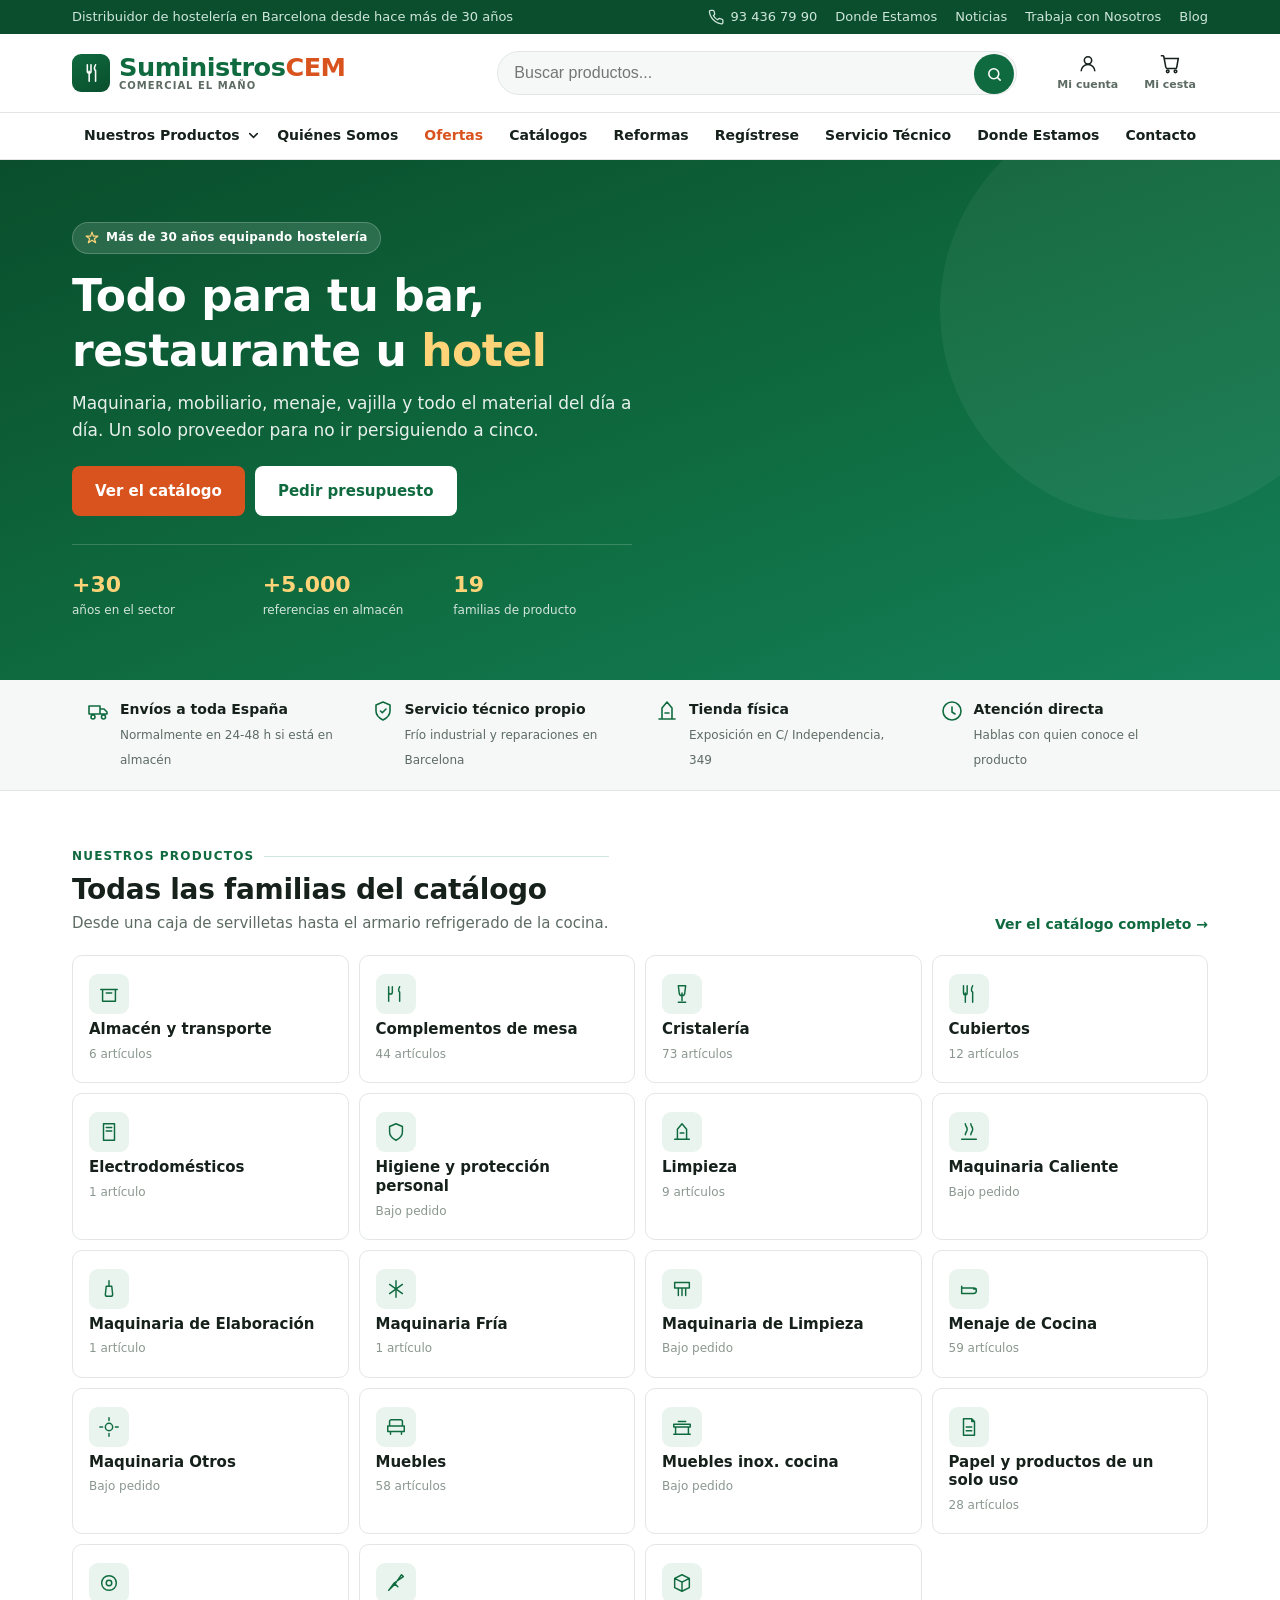
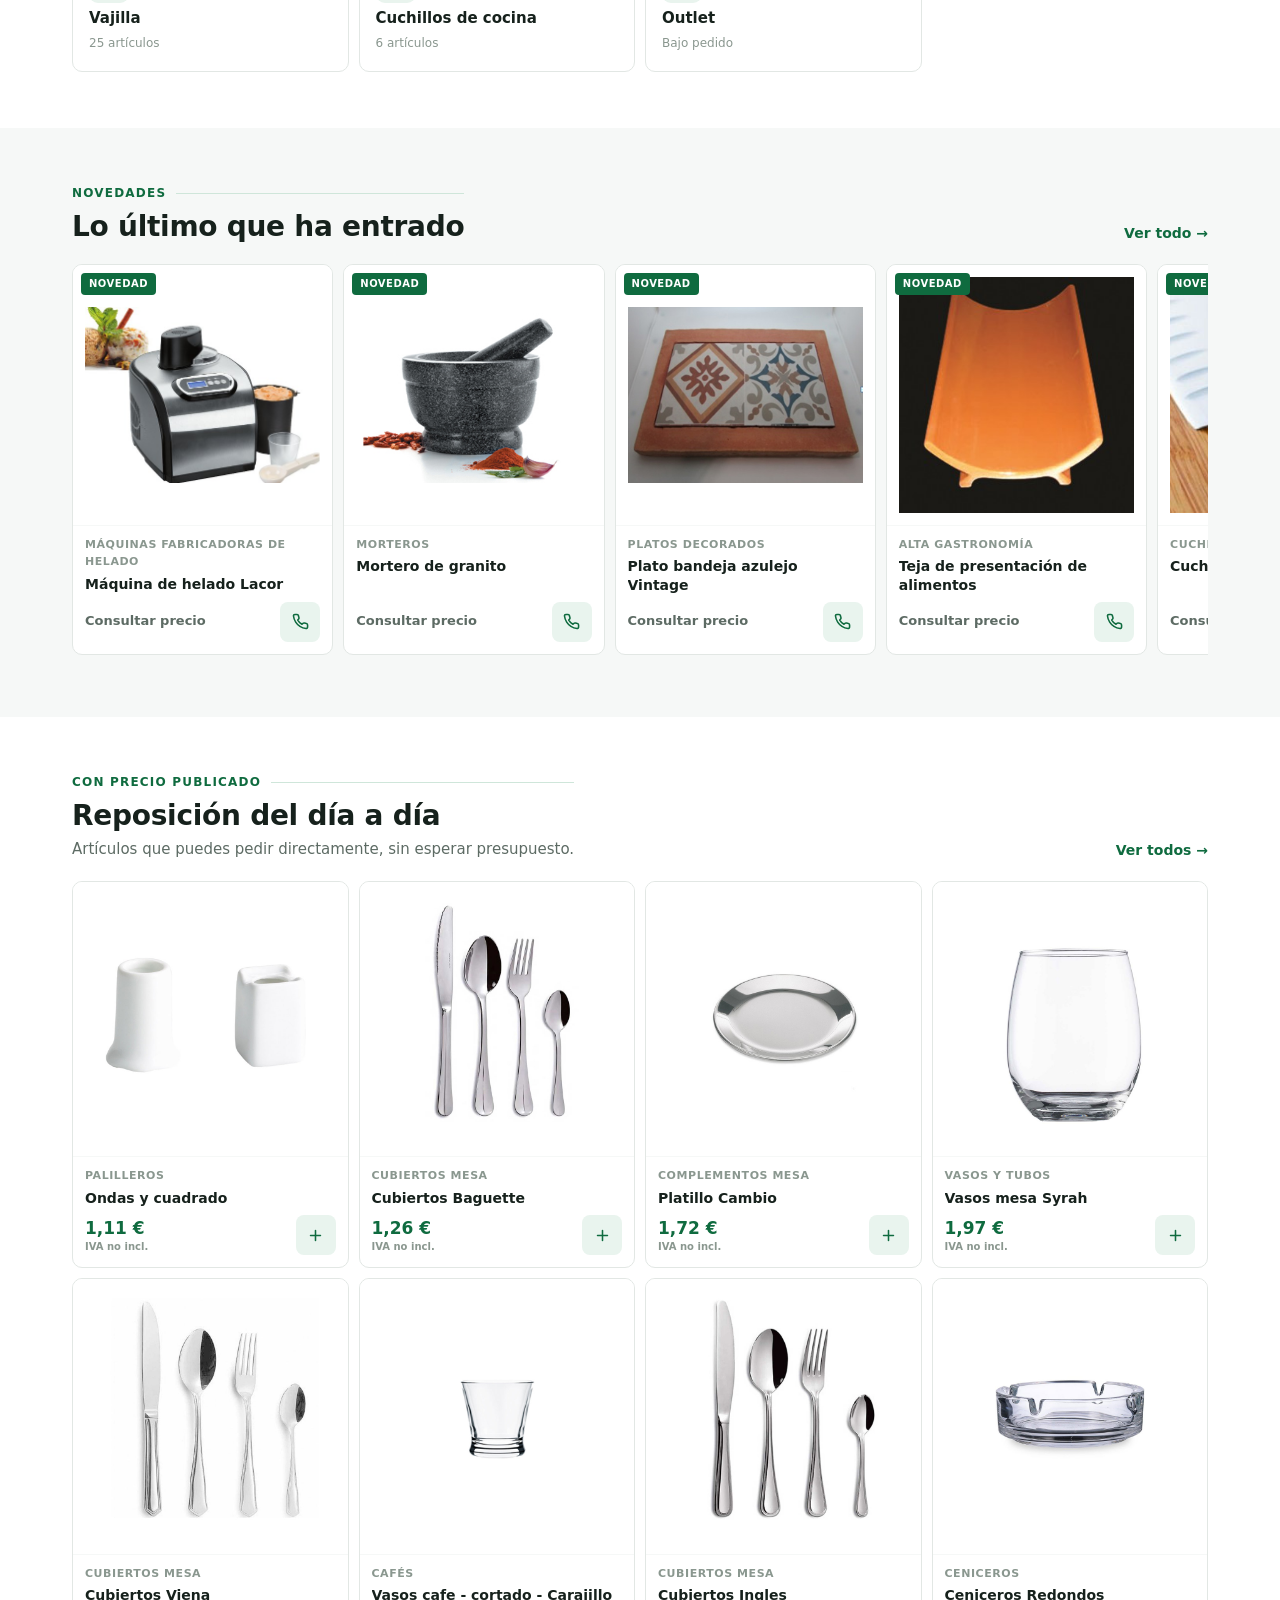
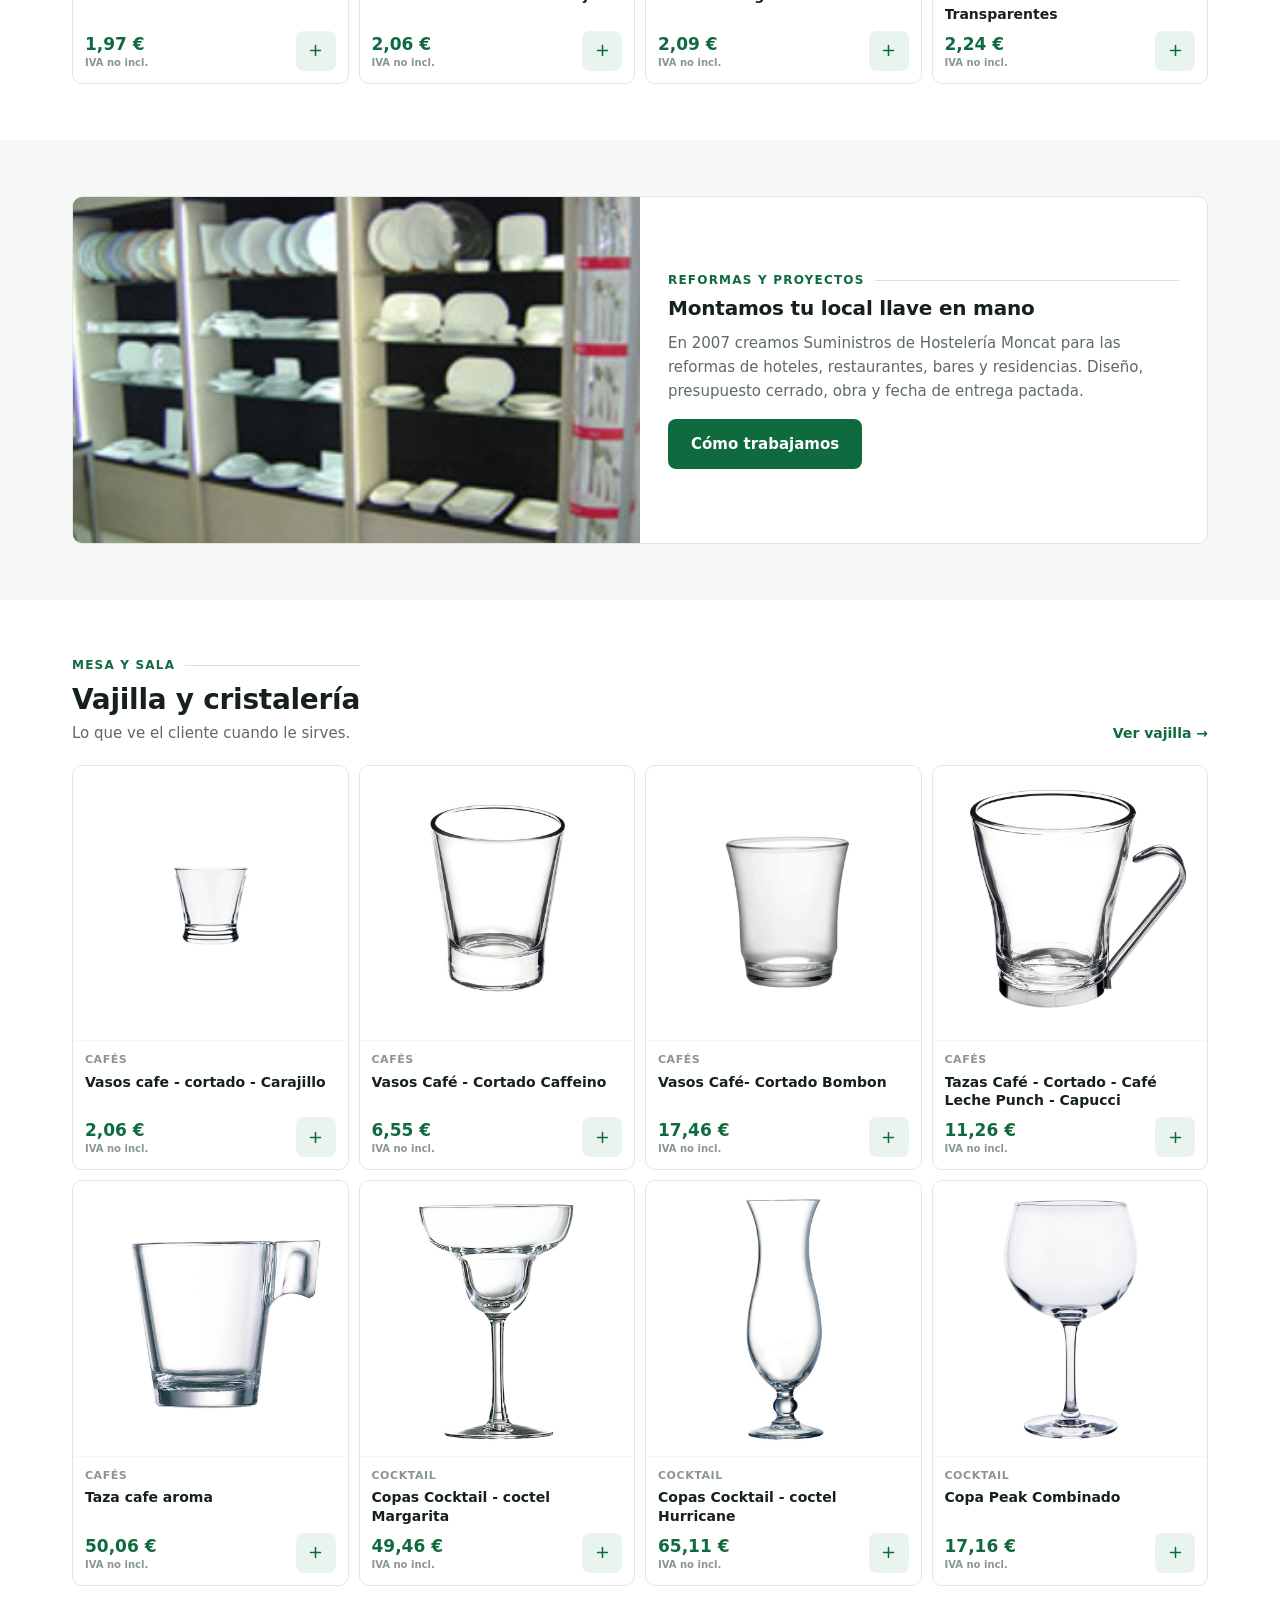
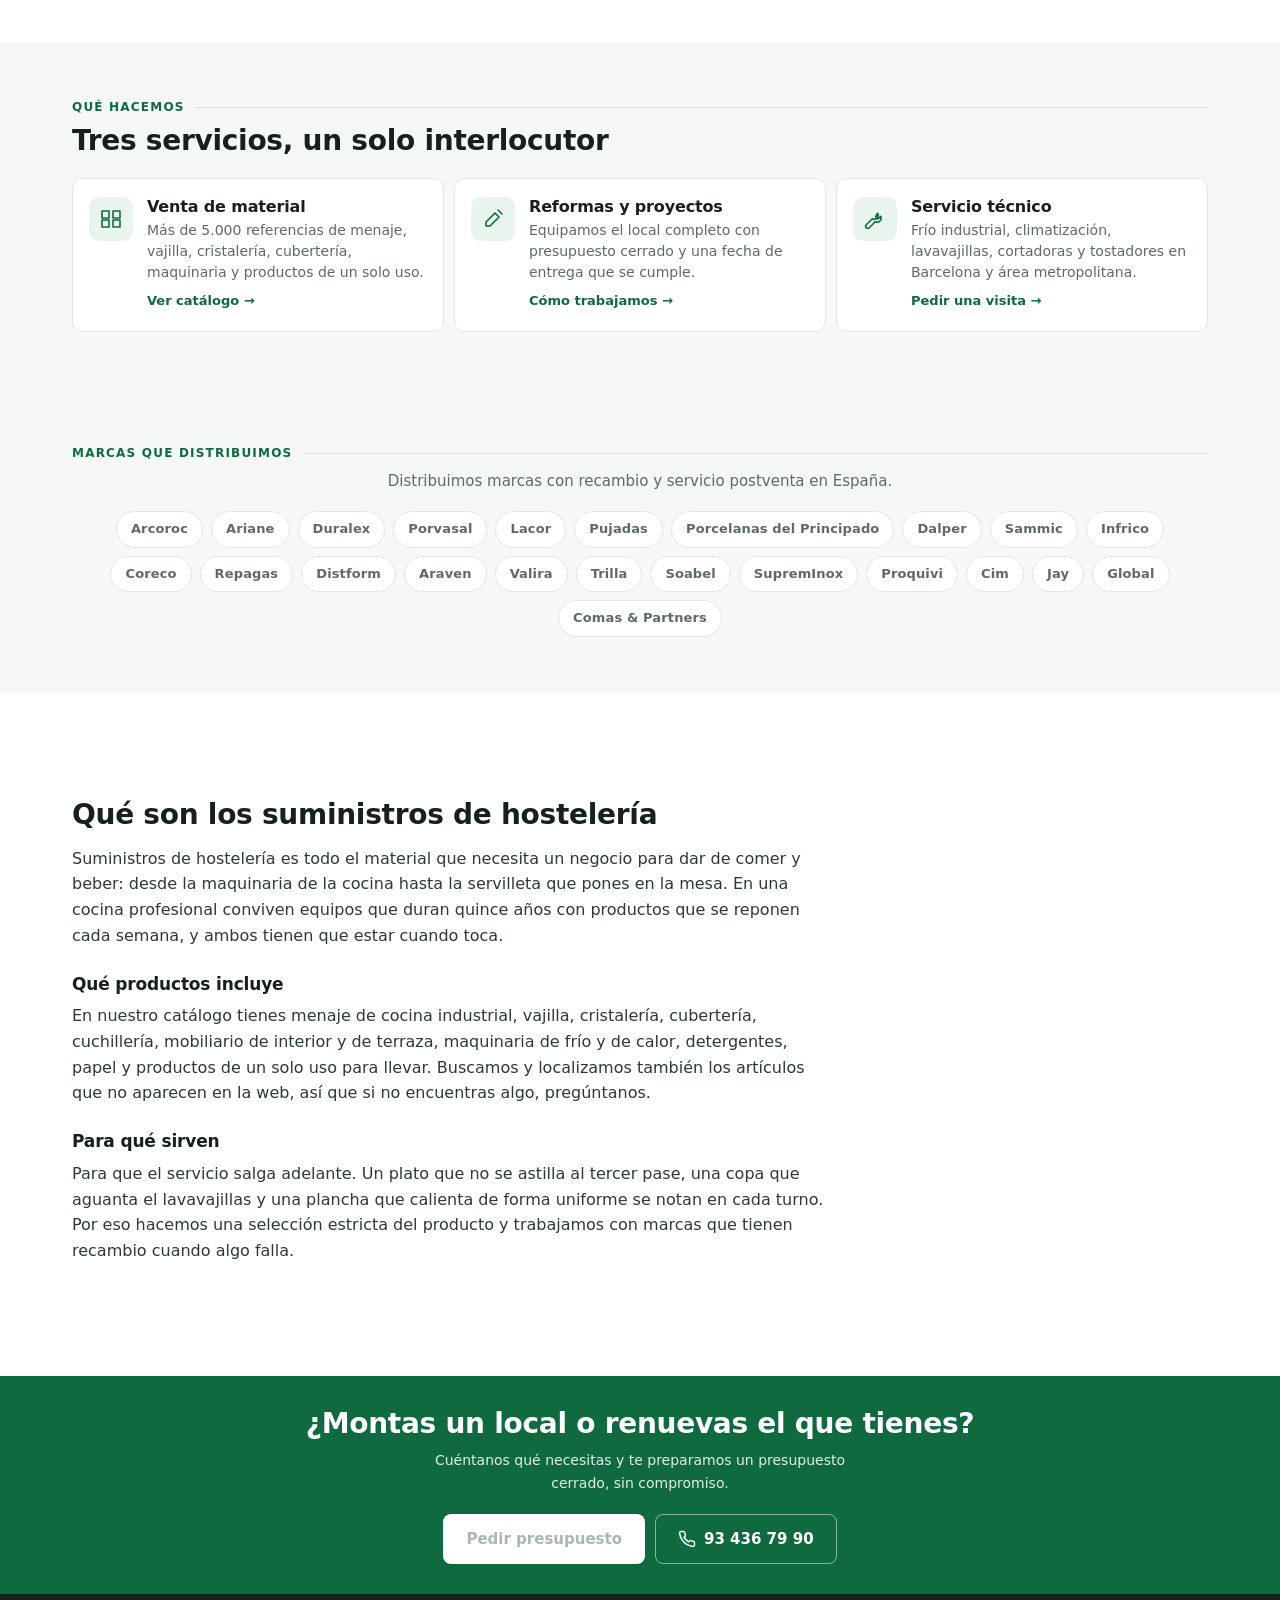
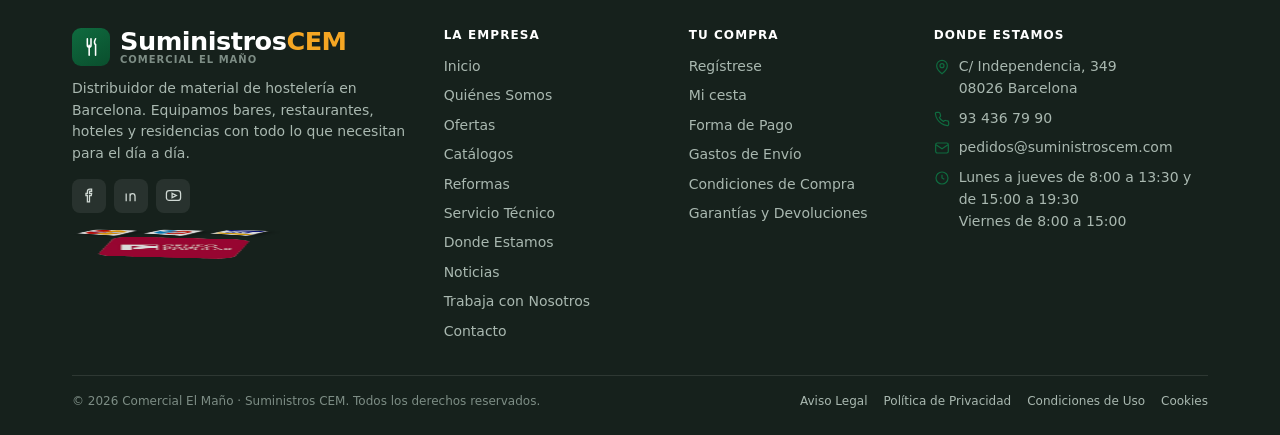
==== commit 7288e403: "Quitar datos comerciales inventados, arreglar cabecera en moviles estrechos y corregir ortografia de" ====
--- a/index.html
+++ b/index.html
@@ -11,6 +11,7 @@
 <meta property="og:title" content="Suministros CEM · Comercial El Maño">
 <meta property="og:description" content="Todo para tu bar, restaurante u hotel. Más de 30 años equipando la hostelería desde Barcelona.">
 <meta property="og:image" content="https://ggeelcano.github.io/suministroscem/img/images_local_inicio.jpg">
+<meta property="og:url" content="https://www.suministroscem.com/">
 <meta property="og:locale" content="es_ES">
 <link rel="icon" href="data:image/svg+xml,%3Csvg xmlns='http://www.w3.org/2000/svg' viewBox='0 0 32 32'%3E%3Crect width='32' height='32' rx='7' fill='%230f6b3f'/%3E%3Cpath d='M11 7v8a2.5 2.5 0 0 0 5 0V7M13.5 15v10M21 7c-1.6 3-1.6 6 0 7v11' stroke='%23fff' stroke-width='2' fill='none' stroke-linecap='round'/%3E%3C/svg%3E">
 <link rel="stylesheet" href="styles.css">
@@ -50,7 +51,7 @@
   <div class="barra-utilidad">
     <div class="contenedor">
       <div class="util-izq">
-        <span>Distribuidor de hostelería en Barcelona desde 1990</span>
+        <span>Distribuidor de hostelería en Barcelona desde hace más de 30 años</span>
       </div>
       <div class="util-der">
         <a href="tel:+34934367990">
@@ -185,10 +186,9 @@
         </div>
         <p class="pie-desc">Distribuidor de material de hostelería en Barcelona. Equipamos bares, restaurantes, hoteles y residencias con todo lo que necesitan para el día a día.</p>
         <div class="pie-social">
-          <a href="#/" aria-label="Facebook"><svg viewBox="0 0 24 24"><path d="M15 3h-2.5A3.5 3.5 0 0 0 9 6.5V9H7v3h2v9h3v-9h2.5l.5-3H12V6.5c0-.3.2-.5.5-.5H15z"/></svg></a>
-          <a href="#/" aria-label="Twitter"><svg viewBox="0 0 24 24"><path d="M22 4.5a8 8 0 0 1-2.4.7 4 4 0 0 0 1.8-2.2 8 8 0 0 1-2.6 1A4 4 0 0 0 12 6.7c0 .3 0 .6.1.9A11.4 11.4 0 0 1 3.8 3.4a4 4 0 0 0 1.2 5.3 4 4 0 0 1-1.8-.5 4 4 0 0 0 3.2 4 4 4 0 0 1-1.8.1 4 4 0 0 0 3.7 2.8A8 8 0 0 1 2 16.7a11.3 11.3 0 0 0 6.1 1.8c7.4 0 11.4-6.1 11.4-11.4v-.5A8 8 0 0 0 22 4.5z"/></svg></a>
-          <a href="#/" aria-label="LinkedIn"><svg viewBox="0 0 24 24"><path d="M4.5 9v11M4.5 5.5v.01M10 20V9m0 4c0-2 1.5-3.5 3.5-3.5S17 11 17 13.5V20"/></svg></a>
-          <a href="#/" aria-label="YouTube"><svg viewBox="0 0 24 24"><rect x="2" y="5" width="20" height="14" rx="4"/><path d="M10 9l6 3-6 3z"/></svg></a>
+          <a href="https://www.facebook.com/SuministrosCem" target="_blank" rel="noopener" aria-label="Facebook"><svg viewBox="0 0 24 24"><path d="M15 3h-2.5A3.5 3.5 0 0 0 9 6.5V9H7v3h2v9h3v-9h2.5l.5-3H12V6.5c0-.3.2-.5.5-.5H15z"/></svg></a>
+          <a href="https://www.linkedin.com/company/comercial-el-ma-o" target="_blank" rel="noopener" aria-label="LinkedIn"><svg viewBox="0 0 24 24"><path d="M4.5 9v11M4.5 5.5v.01M10 20V9m0 4c0-2 1.5-3.5 3.5-3.5S17 11 17 13.5V20"/></svg></a>
+          <a href="https://www.youtube.com/channel/UCsAcheAfATPoR-mze8Fs9eg" target="_blank" rel="noopener" aria-label="YouTube"><svg viewBox="0 0 24 24"><rect x="2" y="5" width="20" height="14" rx="4"/><path d="M10 9l6 3-6 3z"/></svg></a>
         </div>
         <div class="pie-pago">
           <img src="img/imagenes_home-tarjetas-pago.png" alt="Formas de pago admitidas" loading="lazy" width="210" height="30">
@@ -224,7 +224,7 @@
       </div>
 
       <div>
-        <h4>Dónde estamos</h4>
+        <h4>Donde estamos</h4>
         <ul class="pie-contacto">
           <li>
             <svg viewBox="0 0 24 24"><path d="M20 10c0 6-8 12-8 12s-8-6-8-12a8 8 0 0 1 16 0z"/><circle cx="12" cy="10" r="3"/></svg>
--- a/styles.css
+++ b/styles.css
@@ -25,10 +25,16 @@
 
 * { box-sizing: border-box; }
 
-html { -webkit-text-size-adjust: 100%; scroll-behavior: smooth; }
+html {
+  -webkit-text-size-adjust: 100%;
+  scroll-behavior: smooth;
+  overflow-x: hidden;
+}
 
 body {
   margin: 0;
+  width: 100%;
+  max-width: 100%;
   font-family: system-ui, -apple-system, "Segoe UI", Roboto, "Helvetica Neue", Arial, sans-serif;
   font-size: 16px;
   line-height: 1.6;
@@ -38,6 +44,11 @@
 }
 
 img { max-width: 100%; display: block; }
+
+/* Tamaño por defecto para los iconos generados desde JS. Va con :where() para que
+   tenga especificidad cero y cualquier regla posterior lo sobrescriba. */
+:where(svg) { width: 1.25em; height: 1.25em; fill: none; stroke: currentColor; }
+svg { flex-shrink: 0; max-width: 100%; }
 a { color: var(--verde); text-decoration: none; }
 a:hover { text-decoration: underline; }
 button { font: inherit; cursor: pointer; }
@@ -89,16 +100,18 @@
 .util-der a { display: inline-flex; align-items: center; gap: 6px; }
 
 .cabecera-main .contenedor {
-  display: flex; align-items: center; gap: 12px;
-  min-height: 64px;
-}
-
-.logo { display: flex; align-items: center; gap: 10px; flex-shrink: 0; }
+  display: flex; align-items: center; flex-wrap: wrap; gap: 8px;
+  min-height: 62px; padding-top: 8px; padding-bottom: 8px;
+}
+
+/* flex-basis 0: el logo cede ancho antes que provocar un salto de línea, que
+   por debajo de 378px partía la cabecera en tres filas. */
+.logo { display: flex; align-items: center; gap: 9px; flex: 1 1 0; min-width: 0; }
 .logo:hover { text-decoration: none; }
-.logo-marca { display: flex; flex-direction: column; line-height: 1.05; }
+.logo-marca { display: flex; flex-direction: column; line-height: 1.05; min-width: 0; }
 .logo-cem {
-  font-size: 1.35rem; font-weight: 800; color: var(--verde);
-  letter-spacing: -.02em;
+  font-size: 1.2rem; font-weight: 800; color: var(--verde);
+  letter-spacing: -.02em; white-space: nowrap;
 }
 .logo-cem b { color: var(--naranja); font-weight: 800; }
 .logo-sub {
@@ -112,22 +125,33 @@
 }
 .logo-icono svg { width: 22px; height: 22px; stroke: #fff; fill: none; stroke-width: 1.7; }
 
-/* Buscador */
-.buscador { flex: 1; position: relative; max-width: 520px; margin-left: auto; }
+/* Buscador. En móvil ocupa su propia fila: en la cabecera no caben a la vez
+   el logo, el campo y los accesos, y el campo acababa aplastado a 60px. */
+.buscador {
+  order: 10; flex: 1 0 100%; position: relative;
+  max-width: none; margin: 0 0 2px;
+}
 .buscador form { display: flex; }
 .buscador input {
-  width: 100%; font-size: 1rem; padding: 10px 44px 10px 14px;
+  width: 100%; font-size: 1rem; padding: 12px 48px 12px 16px;
   border: 1.5px solid var(--linea); border-radius: 999px;
   background: var(--fondo-alt); color: var(--tinta);
   transition: border-color .15s, background .15s;
-}
+  -webkit-appearance: none; appearance: none;
+}
+/* iOS pinta su propio campo de búsqueda, con una X de cancelar que se solapa
+   con el botón de la lupa. */
+.buscador input::-webkit-search-decoration,
+.buscador input::-webkit-search-cancel-button,
+.buscador input::-webkit-search-results-button,
+.buscador input::-webkit-search-results-decoration { -webkit-appearance: none; display: none; }
 .buscador input:focus {
   outline: none; border-color: var(--verde); background: #fff;
   box-shadow: 0 0 0 3px rgba(15, 107, 63, .12);
 }
 .buscador button {
-  position: absolute; right: 4px; top: 4px;
-  width: 36px; height: 36px; border: 0; border-radius: 50%;
+  position: absolute; right: 3px; top: 3px;
+  width: 40px; height: 40px; border: 0; border-radius: 50%;
   background: var(--verde); display: grid; place-items: center;
 }
 .buscador button svg { width: 17px; height: 17px; stroke: #fff; fill: none; stroke-width: 2.2; }
@@ -158,9 +182,9 @@
 }
 
 /* Acciones cabecera */
-.acciones { display: flex; align-items: center; gap: 4px; flex-shrink: 0; }
+.acciones { display: flex; align-items: center; gap: 2px; flex-shrink: 0; }
 .btn-icono {
-  width: 42px; height: 42px; border: 0; background: none; border-radius: 9px;
+  width: 44px; height: 44px; border: 0; background: none; border-radius: 9px;
   display: grid; place-items: center; position: relative; color: var(--tinta);
 }
 .btn-icono:hover { background: var(--fondo-alt); text-decoration: none; }
@@ -309,6 +333,10 @@
   background: rgba(255, 255, 255, .13); border: 1px solid rgba(255, 255, 255, .2);
   padding: 5px 12px; border-radius: 999px;
   font-size: .75rem; font-weight: 600; letter-spacing: .02em; margin-bottom: 14px;
+  max-width: 100%;
+}
+.portada-marca svg {
+  width: 14px; height: 14px; stroke: #ffd479; fill: none; stroke-width: 2;
 }
 .portada h1 { color: #fff; margin-bottom: 12px; max-width: 17ch; }
 .portada h1 em { font-style: normal; color: #ffd479; }
@@ -410,7 +438,7 @@
 .producto-precio small { font-size: .625rem; font-weight: 600; color: var(--gris-claro); display: block; margin-top: -3px; }
 .producto-consultar { font-size: .8125rem; font-weight: 700; color: var(--gris); }
 .btn-add {
-  width: 34px; height: 34px; border-radius: 8px; border: 0;
+  width: 40px; height: 40px; border-radius: 8px; border: 0;
   background: var(--verde-claro); display: grid; place-items: center; flex-shrink: 0;
   transition: background .15s;
 }
@@ -479,6 +507,13 @@
 .cab-pagina p { margin: 0; color: var(--gris); max-width: 62ch; }
 
 .layout { display: grid; grid-template-columns: 1fr; gap: 24px; padding: 24px 0 44px; }
+
+/* Los items de un grid tienen min-width:auto, así que el contenido ancho
+   (las tiras de chips, las tablas de la ficha) estiraba la columna fuera de
+   la pantalla en móvil. */
+.layout > *, .ficha > *, .destacado > *, .servicios > *, .productos > *,
+.familias > *, .noticias > *, .fichas-contacto > *, .contacto-grid > * { min-width: 0; }
+.chips, .carrusel, .barra-filtros, .migas { min-width: 0; max-width: 100%; }
 
 .lateral { display: none; }
 .lateral-caja {
@@ -791,8 +826,10 @@
   .btn-menu { display: none !important; }
   .tostada { bottom: 28px; }
 
-  .cabecera-main .contenedor { min-height: 78px; gap: 28px; }
+  .cabecera-main .contenedor { min-height: 78px; gap: 28px; flex-wrap: nowrap; padding-top: 0; padding-bottom: 0; }
   .logo-cem { font-size: 1.6rem; }
+  .logo { margin-right: 0; }
+  .buscador { order: 0; flex: 1 1 auto; max-width: 520px; margin: 0 0 0 auto; }
   .btn-icono { width: auto; padding: 6px 12px; height: auto; flex-direction: column; gap: 1px; }
   .btn-icono .etiqueta { display: block; font-size: .6875rem; font-weight: 600; color: var(--gris); }
   .btn-icono .contador { top: 0; right: 4px; }
@@ -823,6 +860,20 @@
   .contenedor { padding: 0 32px; }
 }
 
+/* La cesta ya está en la barra inferior fija: en móvil el icono de la cabecera
+   solo robaba ancho a la marca. */
+@media (max-width: 1023.98px) {
+  .acciones .btn-icono[href="#/carrito"] { display: none; }
+}
+
+/* Móviles estrechos (iPhone SE y similares) */
+@media (max-width: 379.98px) {
+  .logo-cem { font-size: 1.05rem; }
+  .logo-icono { width: 34px; height: 34px; }
+  .logo-icono svg { width: 20px; height: 20px; }
+  .logo-sub { font-size: .5625rem; }
+}
+
 /* Accesibilidad: respeta la preferencia de menos movimiento */
 @media (prefers-reduced-motion: reduce) {
   * { animation-duration: .01ms !important; transition-duration: .01ms !important; scroll-behavior: auto !important; }
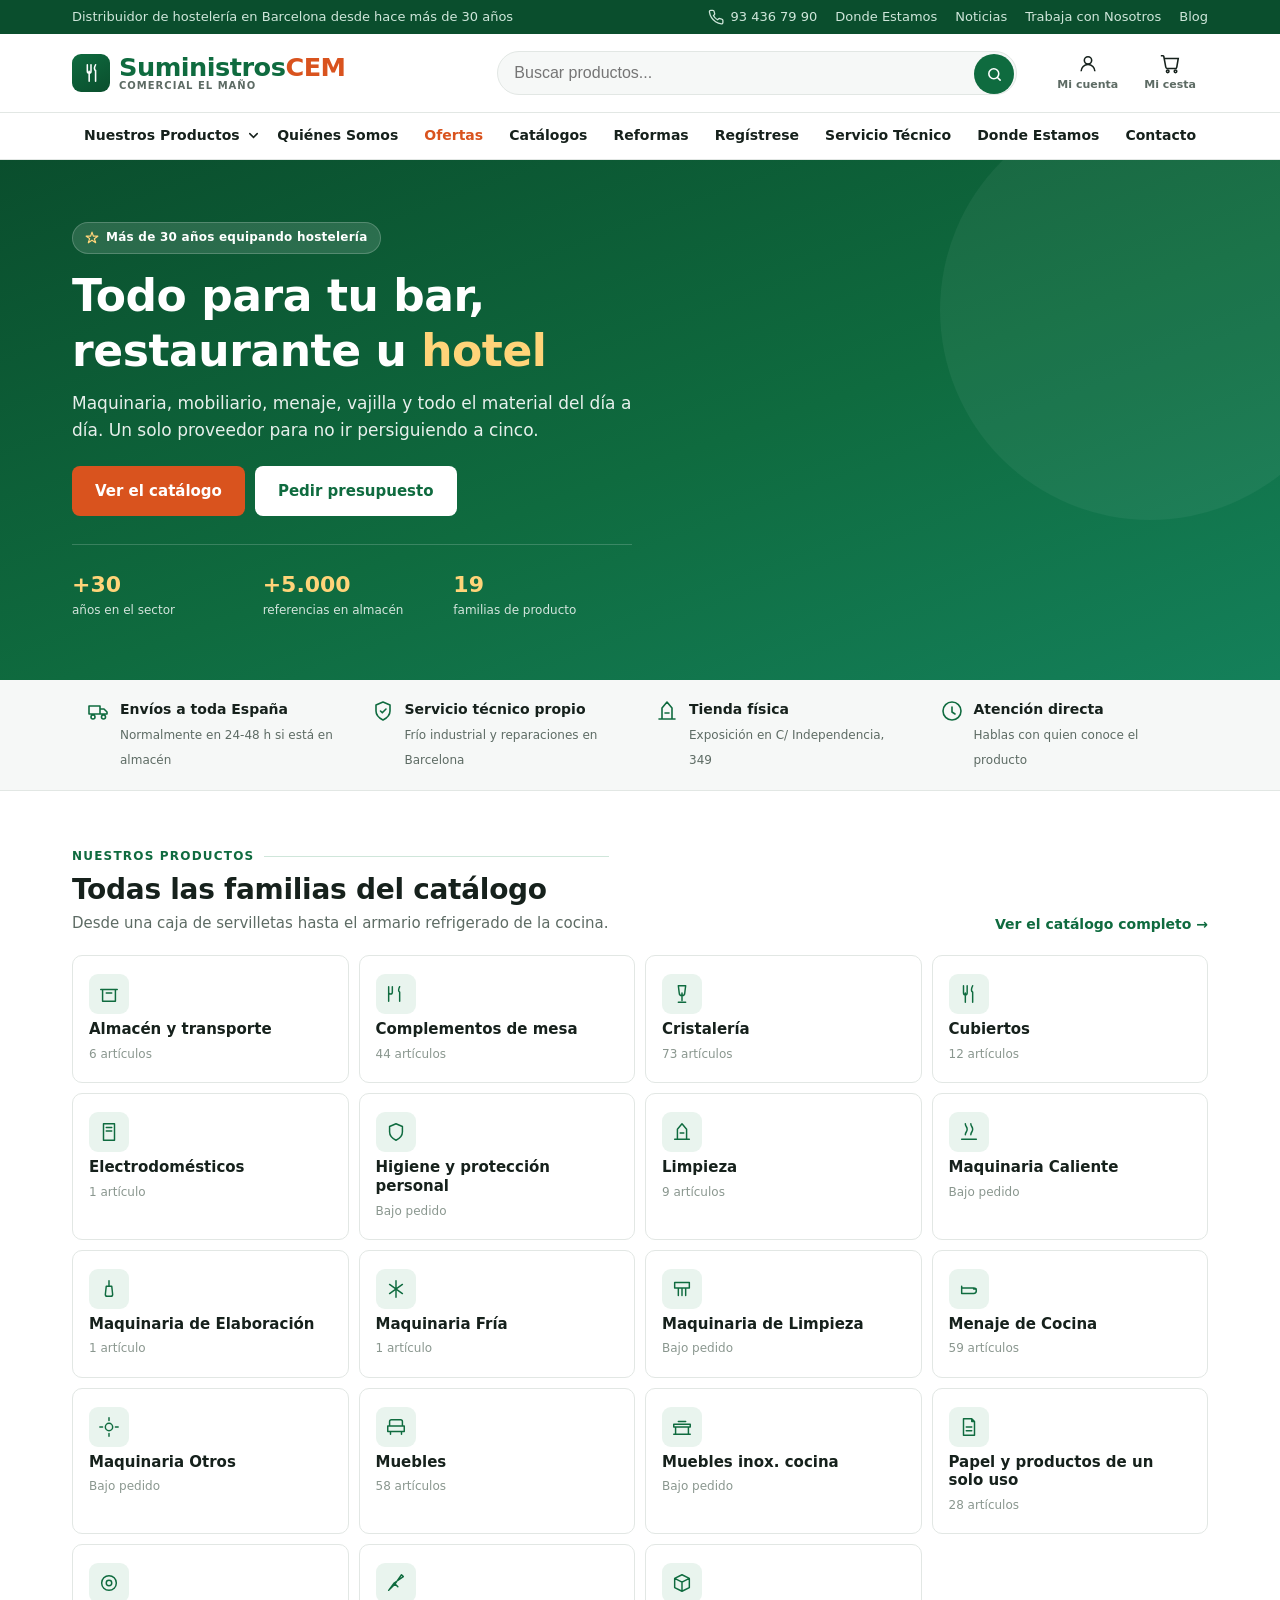
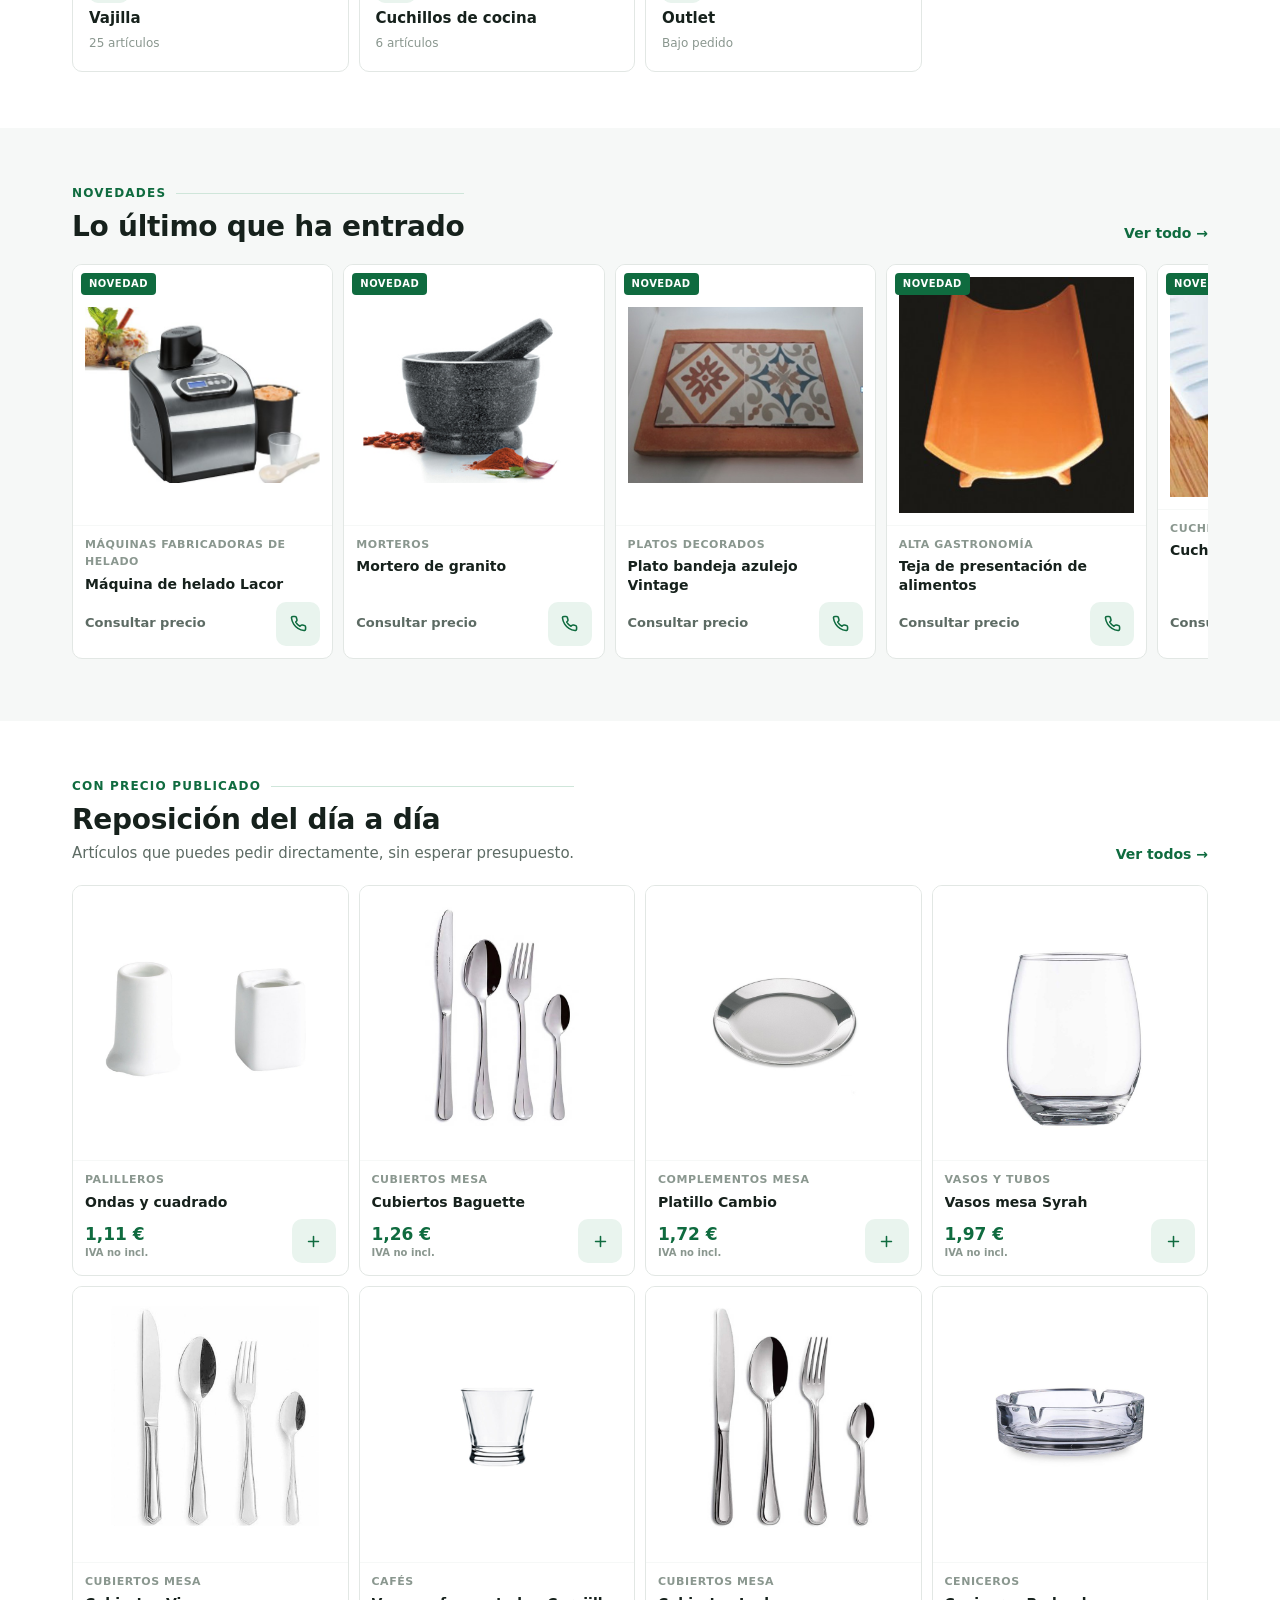
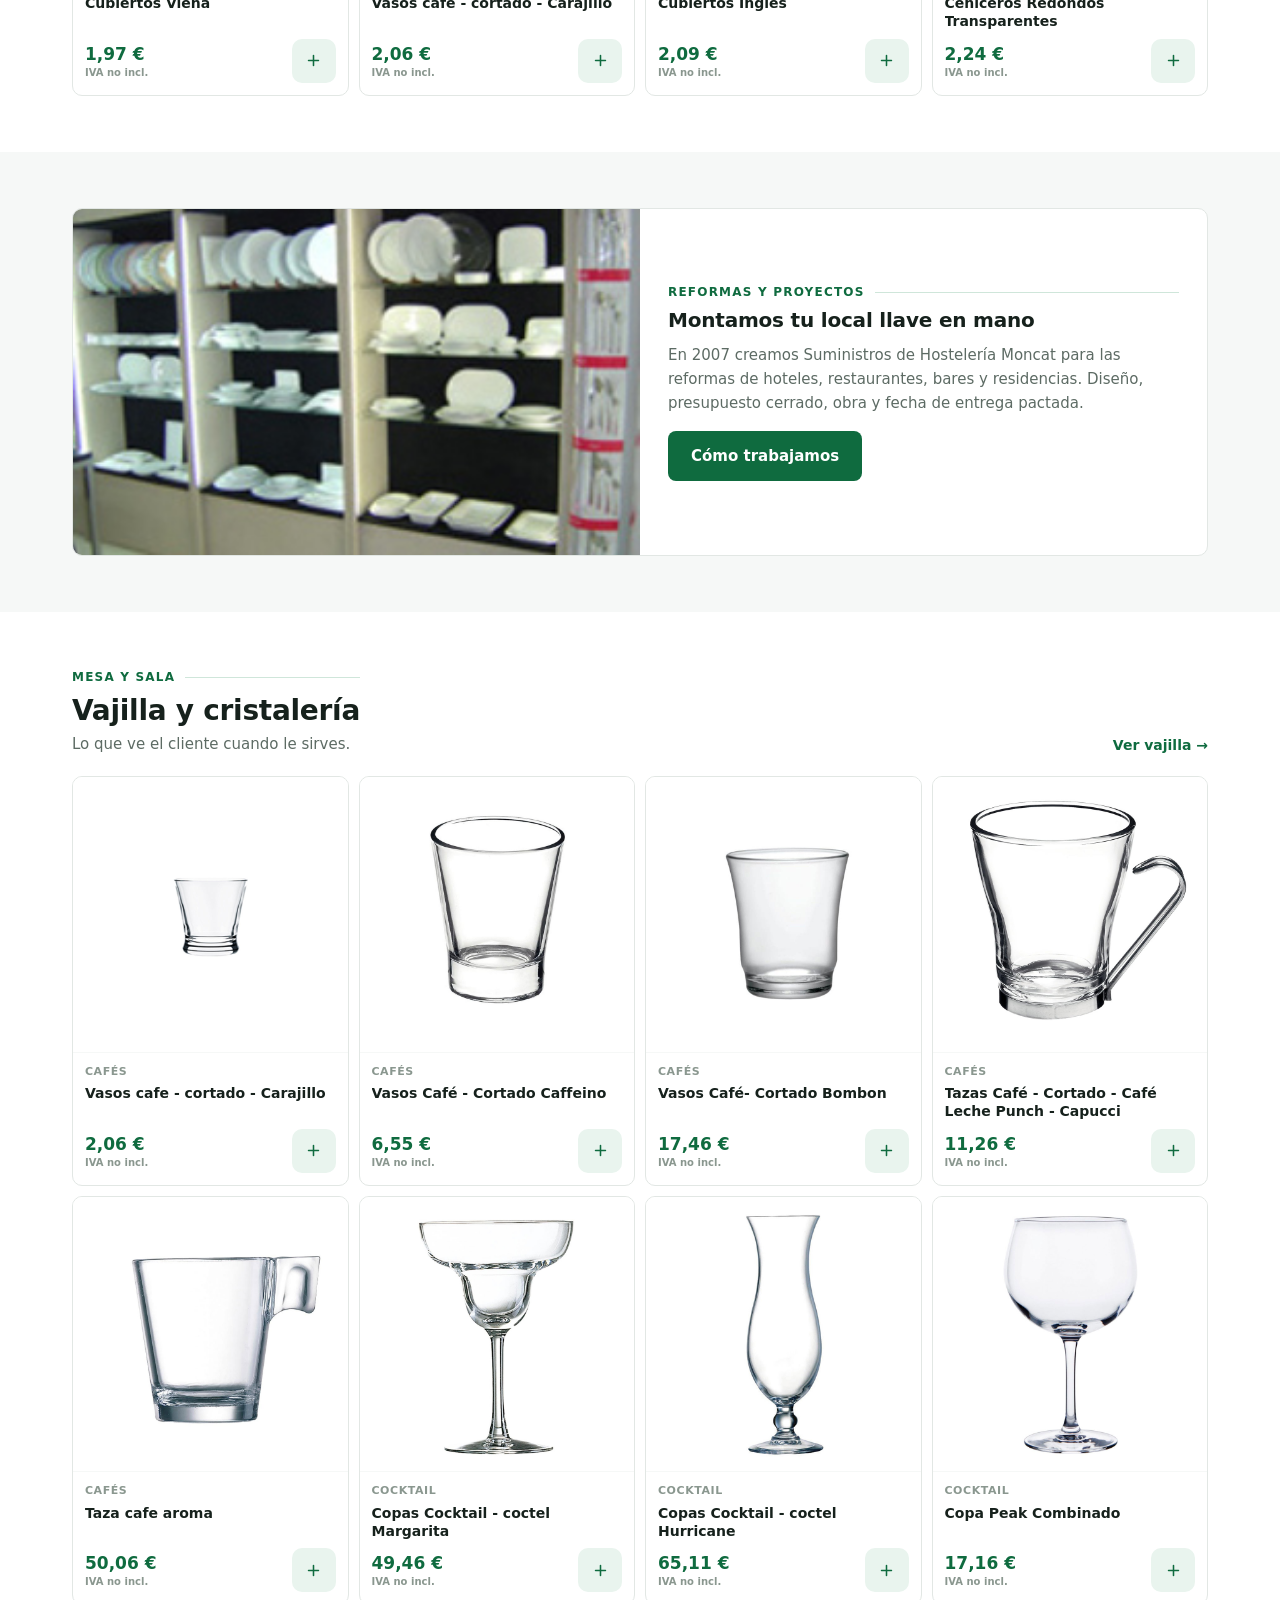
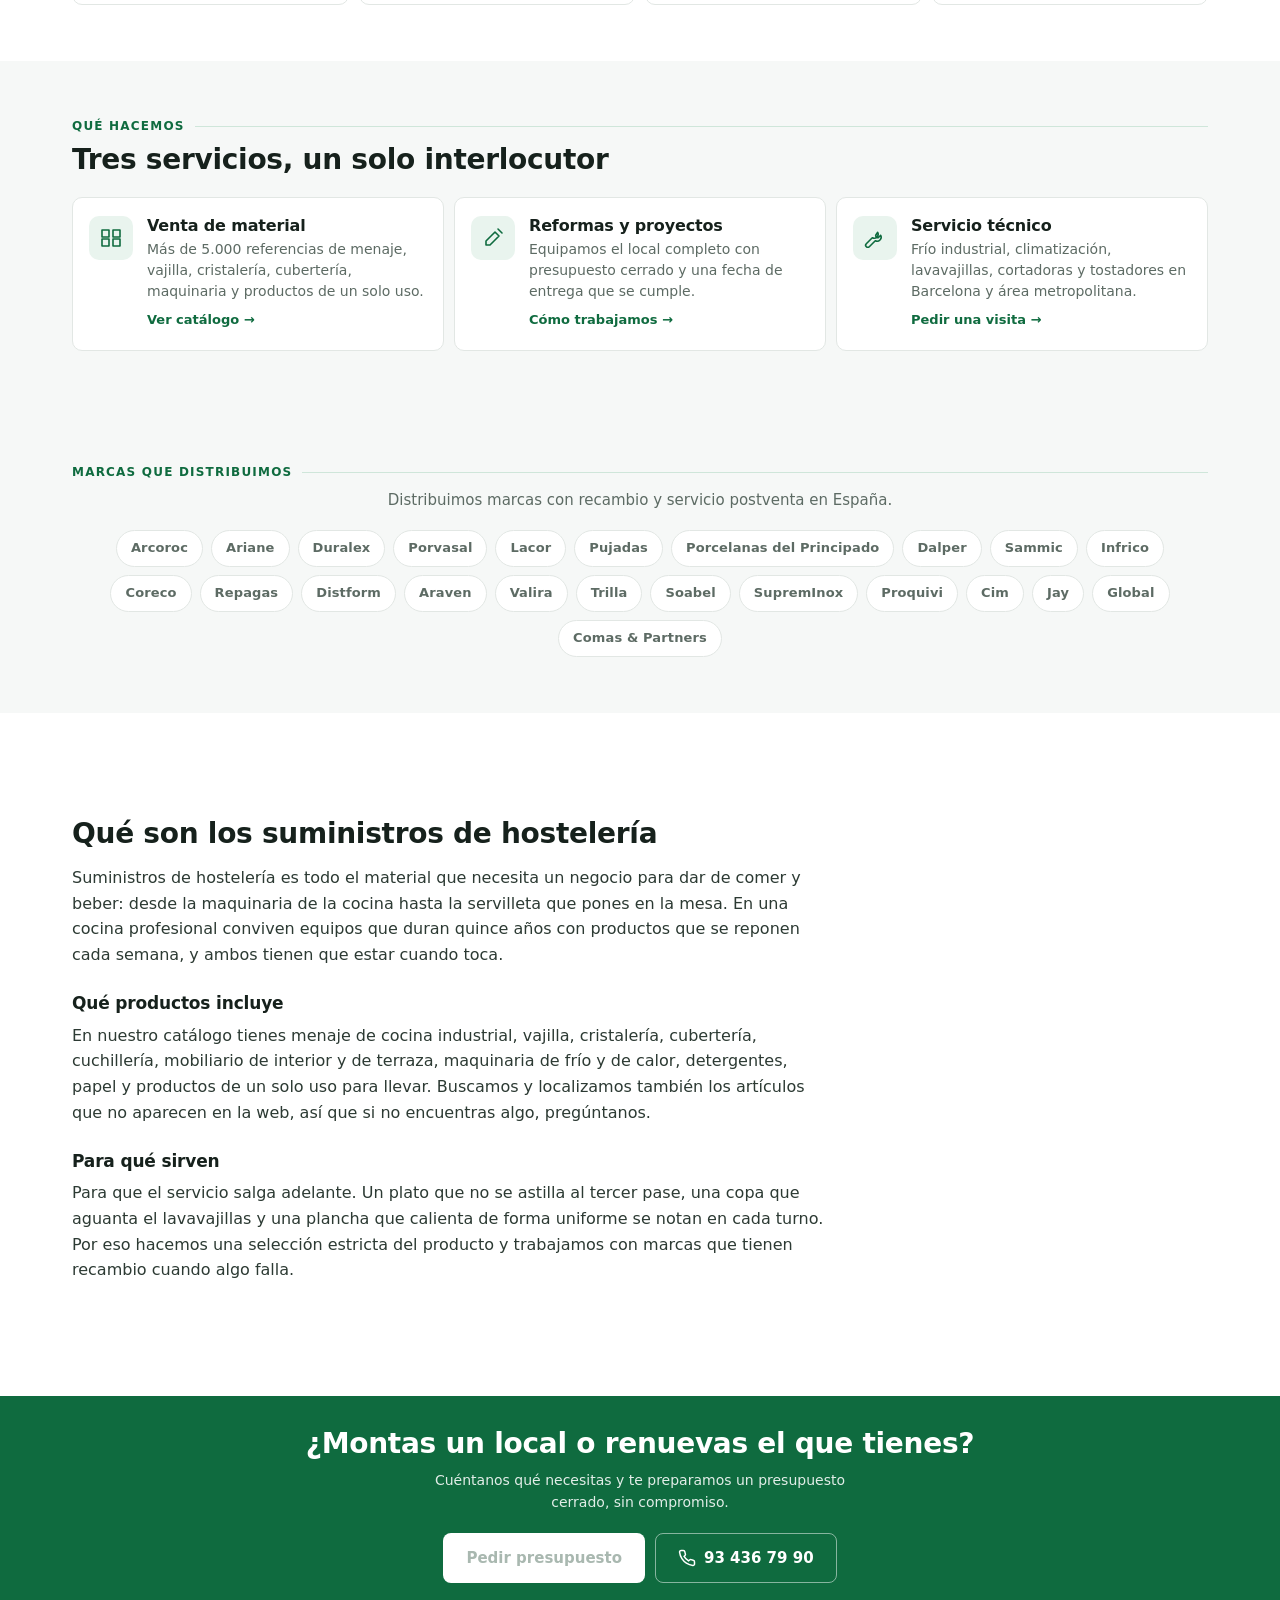
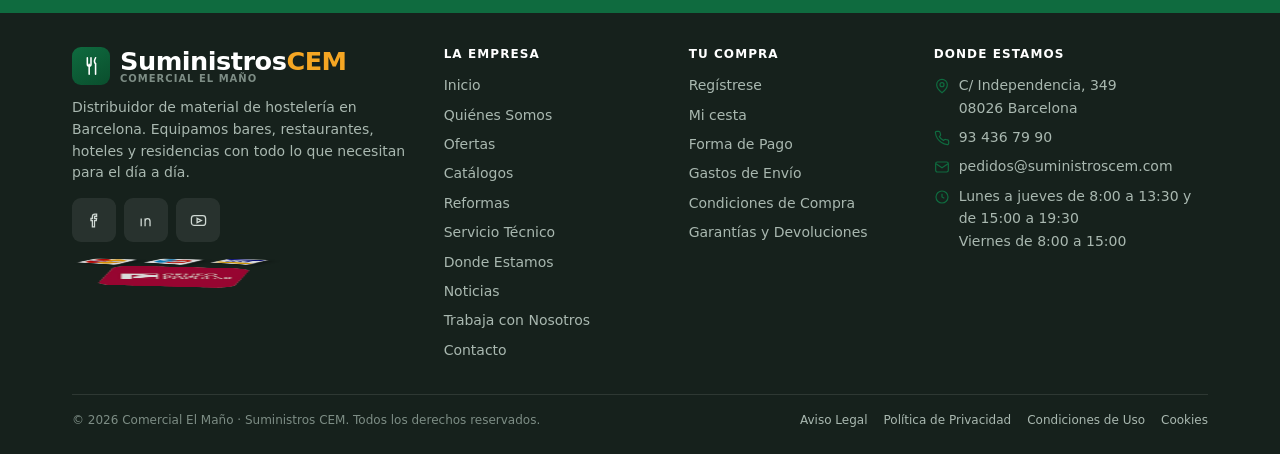
==== commit 684dd6e7: "Ultimos ajustes de la auditoria: aviso con ano fijo, epigrafe Ofertas y areas tactiles del pie" ====
--- a/index.html
+++ b/index.html
@@ -11,7 +11,7 @@
 <meta property="og:title" content="Suministros CEM · Comercial El Maño">
 <meta property="og:description" content="Todo para tu bar, restaurante u hotel. Más de 30 años equipando la hostelería desde Barcelona.">
 <meta property="og:image" content="https://ggeelcano.github.io/suministroscem/img/images_local_inicio.jpg">
-<meta property="og:url" content="https://www.suministroscem.com/">
+<meta property="og:url" content="https://ggeelcano.github.io/suministroscem/">
 <meta property="og:locale" content="es_ES">
 <link rel="icon" href="data:image/svg+xml,%3Csvg xmlns='http://www.w3.org/2000/svg' viewBox='0 0 32 32'%3E%3Crect width='32' height='32' rx='7' fill='%230f6b3f'/%3E%3Cpath d='M11 7v8a2.5 2.5 0 0 0 5 0V7M13.5 15v10M21 7c-1.6 3-1.6 6 0 7v11' stroke='%23fff' stroke-width='2' fill='none' stroke-linecap='round'/%3E%3C/svg%3E">
 <link rel="stylesheet" href="styles.css">
--- a/styles.css
+++ b/styles.css
@@ -27,10 +27,11 @@
 
 html {
   -webkit-text-size-adjust: 100%;
-  scroll-behavior: smooth;
   overflow-x: hidden;
 }
 
+/* El overflow-x va solo en html. Declararlo también en body deja a la cabecera
+   dentro de un contenedor de scroll y su position:sticky deja de pegarse. */
 body {
   margin: 0;
   width: 100%;
@@ -40,15 +41,17 @@
   line-height: 1.6;
   color: var(--tinta);
   background: var(--fondo);
-  overflow-x: hidden;
+  padding-bottom: calc(56px + env(safe-area-inset-bottom, 0px));
 }
 
 img { max-width: 100%; display: block; }
 
-/* Tamaño por defecto para los iconos generados desde JS. Va con :where() para que
-   tenga especificidad cero y cualquier regla posterior lo sobrescriba. */
-:where(svg) { width: 1.25em; height: 1.25em; fill: none; stroke: currentColor; }
-svg { flex-shrink: 0; max-width: 100%; }
+/* Tamaño por defecto para los iconos que genera el JS. Al ir sin clase, cualquier
+   regla más específica lo sobrescribe; sin esto se pintaban a 108px. */
+svg {
+  width: 1.25em; height: 1.25em; fill: none; stroke: currentColor;
+  flex-shrink: 0; max-width: 100%;
+}
 a { color: var(--verde); text-decoration: none; }
 a:hover { text-decoration: underline; }
 button { font: inherit; cursor: pointer; }
@@ -58,7 +61,11 @@
 h2 { font-size: clamp(1.25rem, 3.5vw, 1.75rem); }
 h3 { font-size: 1.0625rem; }
 
-.contenedor { width: 100%; max-width: 1200px; margin: 0 auto; padding: 0 16px; }
+.contenedor {
+  width: 100%; max-width: 1200px; margin: 0 auto;
+  padding-left: calc(16px + env(safe-area-inset-left, 0px));
+  padding-right: calc(16px + env(safe-area-inset-right, 0px));
+}
 
 .oculto-visual {
   position: absolute; width: 1px; height: 1px; overflow: hidden;
@@ -159,7 +166,7 @@
 .sugerencias {
   position: absolute; top: calc(100% + 8px); left: 0; right: 0; z-index: 70;
   background: #fff; border: 1px solid var(--linea); border-radius: var(--radio);
-  box-shadow: var(--sombra-alta); max-height: 60vh; overflow-y: auto; display: none;
+  box-shadow: var(--sombra-alta); max-height: 320px; overflow-y: auto; display: none;
 }
 .sugerencias.abierto { display: block; }
 .sug-item {
@@ -251,15 +258,17 @@
 .panel-movil {
   position: fixed; top: 0; left: 0; bottom: 0; z-index: 95;
   width: min(340px, 88vw); background: #fff;
-  transform: translateX(-100%); transition: transform .26s cubic-bezier(.4, 0, .2, 1);
+  transform: translateX(-100%);
+  visibility: hidden; /* cerrado no debe ser enfocable con el teclado */
+  transition: transform .26s cubic-bezier(.4, 0, .2, 1), visibility .26s;
   display: flex; flex-direction: column;
 }
-.panel-movil.abierto { transform: translateX(0); }
+.panel-movil.abierto { transform: translateX(0); visibility: visible; }
 .panel-cab {
   display: flex; align-items: center; justify-content: space-between;
   padding: 12px 14px; border-bottom: 1px solid var(--linea); flex-shrink: 0;
 }
-.panel-cuerpo { overflow-y: auto; flex: 1; -webkit-overflow-scrolling: touch; }
+.panel-cuerpo { overflow-y: auto; flex: 1; }
 .panel-seccion {
   font-size: .6875rem; text-transform: uppercase; letter-spacing: .09em;
   font-weight: 700; color: var(--gris-claro);
@@ -438,7 +447,7 @@
 .producto-precio small { font-size: .625rem; font-weight: 600; color: var(--gris-claro); display: block; margin-top: -3px; }
 .producto-consultar { font-size: .8125rem; font-weight: 700; color: var(--gris); }
 .btn-add {
-  width: 40px; height: 40px; border-radius: 8px; border: 0;
+  width: 44px; height: 44px; border-radius: 10px; border: 0;
   background: var(--verde-claro); display: grid; place-items: center; flex-shrink: 0;
   transition: background .15s;
 }
@@ -456,10 +465,11 @@
 .carrusel {
   display: grid; grid-auto-flow: column; grid-auto-columns: 62%;
   gap: 10px; overflow-x: auto; scroll-snap-type: x mandatory;
-  padding-bottom: 6px; margin: 0 -16px; padding-left: 16px; padding-right: 16px;
+  padding-bottom: 6px; margin: 0 -16px; padding-left: 16px;
   scrollbar-width: thin;
 }
 .carrusel > * { scroll-snap-align: start; }
+.carrusel > *:last-child { margin-right: 16px; }
 .carrusel::-webkit-scrollbar { height: 5px; }
 .carrusel::-webkit-scrollbar-thumb { background: var(--verde-borde); border-radius: 3px; }
 
@@ -541,9 +551,10 @@
 .barra-filtros .resultado { font-size: .875rem; color: var(--gris); margin-right: auto; }
 .barra-filtros .resultado b { color: var(--tinta); }
 .selector {
-  padding: 8px 32px 8px 12px; border: 1.5px solid var(--linea); border-radius: 8px;
-  font-size: .875rem; background: #fff url("data:image/svg+xml,%3Csvg xmlns='http://www.w3.org/2000/svg' viewBox='0 0 24 24' fill='none' stroke='%235d6b64' stroke-width='2.4'%3E%3Cpath d='M6 9l6 6 6-6'/%3E%3C/svg%3E") no-repeat right 9px center/15px;
-  appearance: none; color: var(--tinta); font-weight: 600;
+  padding: 9px 34px 9px 12px; border: 1.5px solid var(--linea); border-radius: 8px;
+  font-size: 16px; min-height: 44px;
+  background: #fff url("data:image/svg+xml,%3Csvg xmlns='http://www.w3.org/2000/svg' viewBox='0 0 24 24' fill='none' stroke='%235d6b64' stroke-width='2.4'%3E%3Cpath d='M6 9l6 6 6-6'/%3E%3C/svg%3E") no-repeat right 9px center/15px;
+  -webkit-appearance: none; appearance: none; color: var(--tinta); font-weight: 600;
 }
 .selector:focus { outline: none; border-color: var(--verde); }
 .btn-filtros { display: inline-flex; }
@@ -570,9 +581,9 @@
 .ficha { display: grid; gap: 20px; padding: 20px 0 44px; }
 .ficha-galeria {
   background: #fff; border: 1px solid var(--linea); border-radius: var(--radio);
-  padding: 20px; display: grid; place-items: center; aspect-ratio: 1;
-}
-.ficha-galeria img { max-width: 100%; max-height: 100%; object-fit: contain; }
+  padding: 14px; display: grid; place-items: center; aspect-ratio: 4 / 3;
+}
+.ficha-galeria img { width: 100%; height: 100%; object-fit: contain; }
 .ficha-info h1 { margin: 6px 0 8px; font-size: 1.5rem; }
 .ficha-ref { font-size: .8125rem; color: var(--gris-claro); }
 .ficha-precio {
@@ -670,8 +681,11 @@
 }
 .campo textarea { min-height: 120px; resize: vertical; }
 .campo-fila { display: grid; gap: 14px; }
-.campo-check { display: flex; gap: 9px; align-items: flex-start; font-size: .8125rem; color: var(--gris); }
-.campo-check input { width: 17px; height: 17px; margin-top: 2px; flex-shrink: 0; accent-color: var(--verde); }
+.campo-check {
+  display: flex; gap: 12px; align-items: center; min-height: 44px;
+  font-size: .8125rem; color: var(--gris); cursor: pointer;
+}
+.campo-check input { width: 22px; height: 22px; flex-shrink: 0; accent-color: var(--verde); }
 .aviso-form {
   padding: 14px; border-radius: 8px; background: var(--verde-claro);
   border: 1px solid var(--verde-borde); color: var(--verde-osc); font-size: .875rem;
@@ -680,6 +694,7 @@
 .aviso-form.visible { display: block; }
 
 .fichas-contacto { display: grid; gap: 12px; }
+main a[href^="tel:"], main a[href^="mailto:"] { display: inline-flex; align-items: center; min-height: 44px; }
 .ficha-contacto {
   display: flex; gap: 13px; padding: 16px; background: #fff;
   border: 1px solid var(--linea); border-radius: var(--radio);
@@ -744,7 +759,7 @@
 .pie-desc { margin: 0 0 14px; line-height: 1.55; max-width: 40ch; }
 .pie-social { display: flex; gap: 8px; }
 .pie-social a {
-  width: 34px; height: 34px; border-radius: 8px; background: rgba(255, 255, 255, .08);
+  width: 44px; height: 44px; border-radius: 9px; background: rgba(255, 255, 255, .08);
   display: grid; place-items: center;
 }
 .pie-social a:hover { background: var(--verde); }
@@ -781,7 +796,8 @@
 
 /* ---------- Aviso flotante de añadido ---------- */
 .tostada {
-  position: fixed; left: 50%; bottom: 82px; transform: translate(-50%, 20px);
+  position: fixed; left: 50%; bottom: calc(82px + env(safe-area-inset-bottom, 0px));
+  transform: translate(-50%, 20px);
   z-index: 100; background: var(--tinta); color: #fff;
   padding: 12px 18px; border-radius: 999px; font-size: .875rem; font-weight: 600;
   box-shadow: var(--sombra-alta); display: flex; align-items: center; gap: 9px;
@@ -819,7 +835,7 @@
    Escritorio
    ========================================================================== */
 @media (min-width: 1024px) {
-  body { padding-bottom: 0 !important; }
+  body { padding-bottom: 0; }
   .barra-utilidad { display: block; }
   .nav-principal { display: block; }
   .barra-movil { display: none; }
@@ -840,6 +856,7 @@
   .carrusel { grid-auto-columns: 23%; }
   .servicios { grid-template-columns: repeat(3, 1fr); }
   .ficha { grid-template-columns: 1.05fr 1fr; gap: 44px; }
+  .ficha-galeria { aspect-ratio: 1; padding: 20px; }
   .ficha-acciones { grid-template-columns: 1fr 1fr; }
   .ficha-acciones .btn-bloque:first-child { grid-column: 1 / -1; }
 
